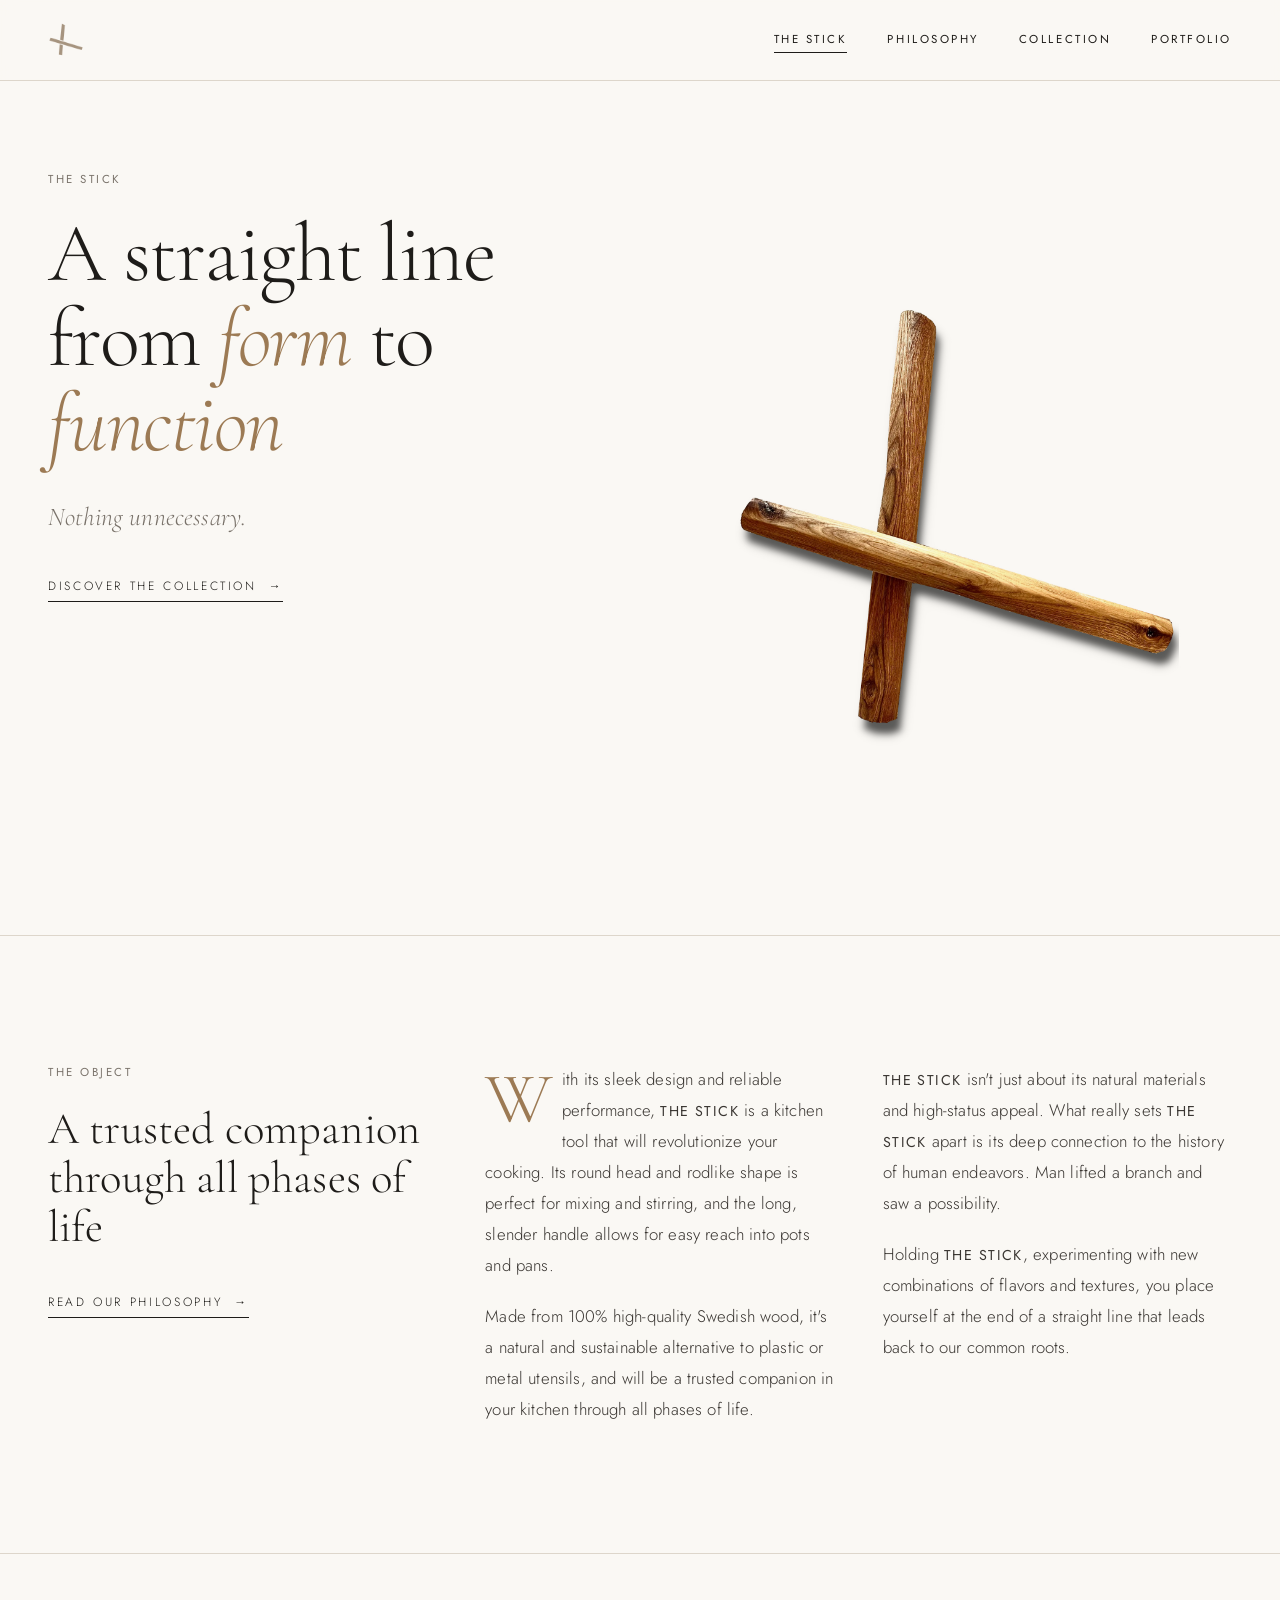
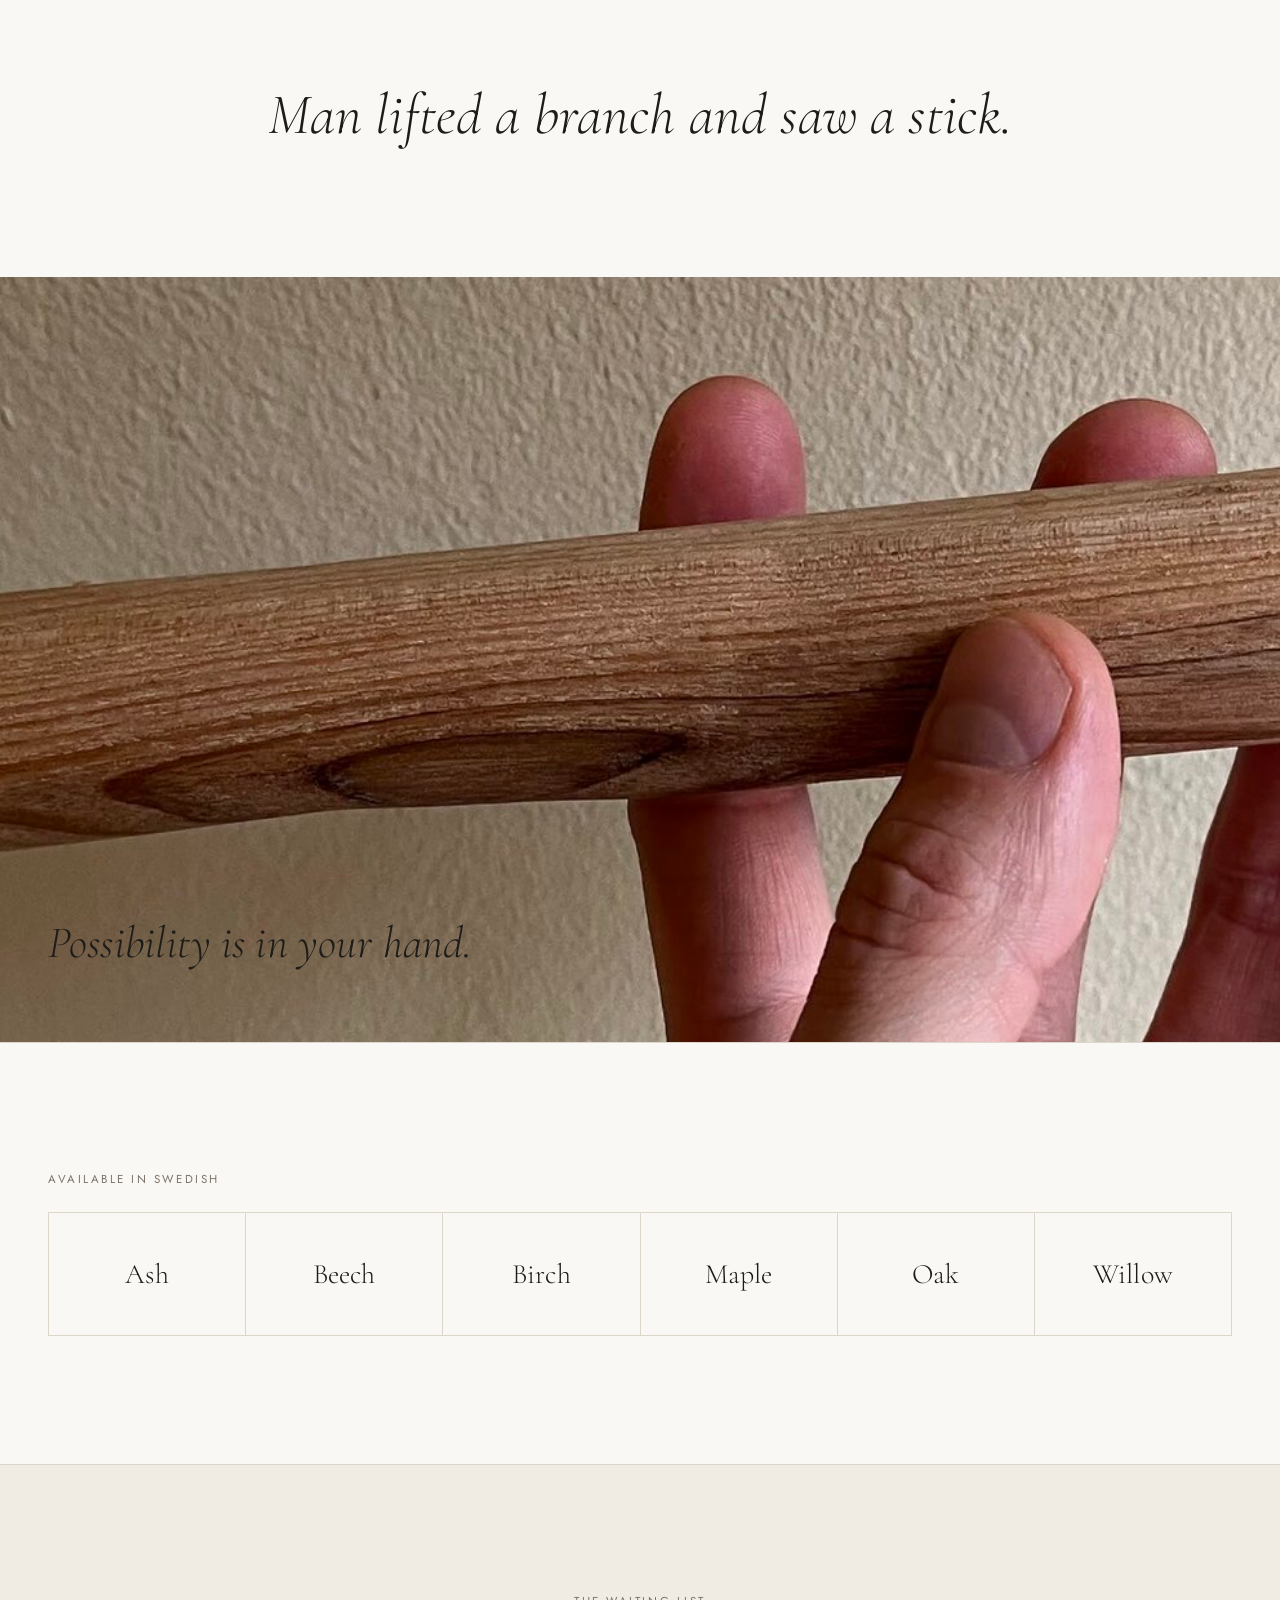
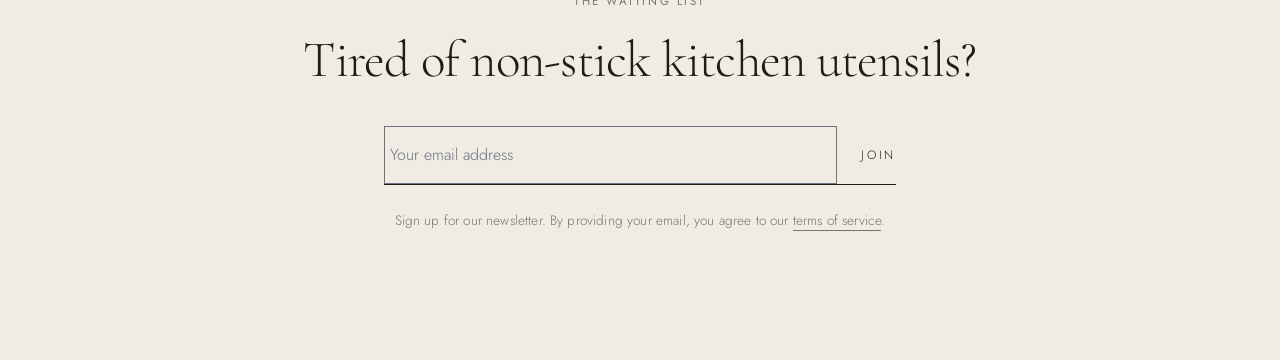
==== index.html @ e2dad029 "Update index.html" ====
<!DOCTYPE html>
<html lang="en">

<head>
  <meta charset="utf-8">
  <meta name="viewport" content="width=device-width, initial-scale=1">
  <title data-suffix="">
    The Stick
  </title>
  <link rel="preconnect" href="https://fonts.googleapis.com">
  <link rel="preconnect" href="https://fonts.gstatic.com" crossorigin>
  <link rel="stylesheet"
    href="https://fonts.googleapis.com/css2?family=Cormorant+Garamond:ital,wght@0,300;0,400;1,300;1,400&family=Jost:wght@300;400&display=swap">
  <link rel="stylesheet" href="style.css">
  <script type="text/javascript" src="script.js">
  </script>
  <link rel="icon" type="image/png" href="img/logo.png" />
</head>

<body class="theme">
  <header class="site-header">
    <div class="wrap">
      <a href="index.html">
        <span class="sr-only">The Stick</span>
        <img src="img/logo.png" alt="">
      </a>
      <nav class="site-nav" aria-label="Global">
        <a href="index.html" aria-current="page">The Stick</a>
        <a href="philosophy.html">Philosophy</a>
        <a href="shop.html">Collection</a>
        <a href="portfolio.html">Portfolio</a>
      </nav>
    </div>
  </header>

  <main>
    <section class="wrap hero">
      <div>
        <span class="eyebrow">The Stick</span>
        <h1 class="display">A straight line from <em>form</em> to <em>function</em></h1>
        <p class="lede">Nothing unnecessary.</p>
        <a href="shop.html" class="text-link">Discover the collection <span aria-hidden="true">&rarr;</span></a>
      </div>
      <div class="hero-image">
        <img src="img/sq-stick-sm.jpg" alt="Two wooden Sticks, crossed">
      </div>
    </section>

    <section class="section">
      <div class="wrap editorial">
        <div>
          <span class="eyebrow">The object</span>
          <h2>A trusted companion through all phases of life</h2>
          <a href="philosophy.html" class="text-link">Read our philosophy <span aria-hidden="true">&rarr;</span></a>
        </div>
        <div class="columns">
          <p>With its sleek design and reliable performance, <span class="brand">The Stick</span> is a kitchen tool that
            will revolutionize your
            cooking. Its round head and rodlike shape is perfect for mixing and stirring, and the long, slender
            handle allows for easy reach into pots and pans.</p>
          <p>Made from 100% high-quality Swedish wood, it's a natural and sustainable alternative to plastic or
            metal utensils, and will be a trusted companion in your kitchen through all phases of life.</p>
          <p><span class="brand">The Stick</span> isn't just about its natural materials and high-status appeal. What
            really sets <span class="brand">The Stick</span>
            apart is its deep connection to the history of human endeavors. Man lifted a branch and saw a
            possibility.</p>
          <p>Holding <span class="brand">The Stick</span>, experimenting with new combinations of flavors and textures,
            you place yourself at
            the end of a straight line that leads back to our common roots.</p>
        </div>
      </div>
    </section>

    <section class="section">
      <blockquote class="wrap quote">Man lifted a branch and saw a stick.</blockquote>
    </section>

    <figure class="feature">
      <img src="img/IMG_1950-crop.jpg" alt="A hand holding The Stick against a warm plaster wall" loading="lazy">
      <figcaption>Possibility is in your hand.</figcaption>
    </figure>

    <section class="section">
      <div class="wrap">
        <span class="eyebrow">Available in Swedish</span>
        <ul class="woods">
          <li>Ash</li>
          <li>Beech</li>
          <li>Birch</li>
          <li>Maple</li>
          <li>Oak</li>
          <li>Willow</li>
        </ul>
      </div>
    </section>

    <section class="section waitlist">
      <div class="wrap">
        <span class="eyebrow">The waiting list</span>
        <h2 class="display display-sm">Tired of non-stick kitchen utensils?</h2>
        <form action="#">
          <label for="email" class="sr-only">Email address</label>
          <input id="email" type="email" placeholder=" Your email address" required>
          <button type="submit">Join</button>
        </form>
        <p class="fine">
          Sign up for our newsletter.
          By providing your email, you agree to our <a href="#">terms of service</a>.
        </p>
      </div>
    </section>
  </main>
</body>

</html>
---- style.css ----
/*! tailwindcss v3.1.8 | MIT License | https://tailwindcss.com*/
*,
:after,
:before {
    border: 0 solid #e5e7eb;
    box-sizing: border-box
}

:after,
:before {
    --tw-content: ""
}

html {
    -webkit-text-size-adjust: 100%;
    font-family: Helvetica Neue, Arial, Noto Sans, sans-serif, Apple Color Emoji, Segoe UI Emoji, Segoe UI Symbol, Noto Color Emoji;
    line-height: 1.5;
    -moz-tab-size: 4;
    -o-tab-size: 4;
    tab-size: 4
}

body {
    line-height: inherit;
    margin: 0
}

hr {
    border-top-width: 1px;
    color: inherit;
    height: 0
}

abbr:where([title]) {
    -webkit-text-decoration: underline dotted;
    text-decoration: underline dotted
}

h1,
h2,
h3,
h4,
h5,
h6 {
    font-size: inherit;
    font-weight: inherit
}

a {
    color: inherit;
    text-decoration: inherit
}

b,
strong {
    font-weight: bolder
}

code,
kbd,
pre,
samp {
    font-family: ui-monospace, SFMono-Regular, Menlo, Monaco, Consolas, Liberation Mono, Courier New, monospace;
    font-size: 1em
}

small {
    font-size: 80%
}

sub,
sup {
    font-size: 75%;
    line-height: 0;
    position: relative;
    vertical-align: initial
}

sub {
    bottom: -.25em
}

sup {
    top: -.5em
}

table {
    border-collapse: collapse;
    border-color: inherit;
    text-indent: 0
}

button,
input,
optgroup,
select,
textarea {
    color: inherit;
    font-family: inherit;
    font-size: 100%;
    font-weight: inherit;
    line-height: inherit;
    margin: 0;
    padding: 0
}

button,
select {
    text-transform: none
}

[type=button],
[type=reset],
[type=submit],
button {
    -webkit-appearance: button;
    background-color: initial;
    background-image: none
}

:-moz-focusring {
    outline: auto
}

:-moz-ui-invalid {
    box-shadow: none
}

progress {
    vertical-align: initial
}

::-webkit-inner-spin-button,
::-webkit-outer-spin-button {
    height: auto
}

[type=search] {
    -webkit-appearance: textfield;
    outline-offset: -2px
}

::-webkit-search-decoration {
    -webkit-appearance: none
}

::-webkit-file-upload-button {
    -webkit-appearance: button;
    font: inherit
}

summary {
    display: list-item
}

blockquote,
dd,
dl,
figure,
h1,
h2,
h3,
h4,
h5,
h6,
hr,
p,
pre {
    margin: 0
}

fieldset {
    margin: 0
}

fieldset,
legend {
    padding: 0
}

menu,
ol,
ul {
    list-style: none;
    margin: 0;
    padding: 0
}

textarea {
    resize: vertical
}

input::-moz-placeholder,
textarea::-moz-placeholder {
    color: #9ca3af;
    opacity: 1
}

input::placeholder,
textarea::placeholder {
    color: #9ca3af;
    opacity: 1
}

[role=button],
button {
    cursor: pointer
}

:disabled {
    cursor: default
}

audio,
canvas,
embed,
iframe,
img,
object,
svg,
video {
    display: block;
    vertical-align: middle
}

img,
video {
    height: auto;
    max-width: 100%
}

[multiple],
[type=date],
[type=datetime-local],
[type=email],
[type=month],
[type=number],
[type=password],
[type=search],
[type=tel],
[type=text],
[type=time],
[type=url],
[type=week],
select,
textarea {
    --tw-shadow: 0 0 #0000;
    -webkit-appearance: none;
    -moz-appearance: none;
    appearance: none;
    background-color: #fff;
    border-color: #6b7280;
    border-radius: 0;
    border-width: 1px;
    font-size: 1rem;
    line-height: 1.5rem;
    padding: .5rem .75rem
}

[multiple]:focus,
[type=date]:focus,
[type=datetime-local]:focus,
[type=email]:focus,
[type=month]:focus,
[type=number]:focus,
[type=password]:focus,
[type=search]:focus,
[type=tel]:focus,
[type=text]:focus,
[type=time]:focus,
[type=url]:focus,
[type=week]:focus,
select:focus,
textarea:focus {
    --tw-ring-inset: var(--tw-empty,
            /*!*/
            /*!*/
        );
    --tw-ring-offset-width: 0px;
    --tw-ring-offset-color: #fff;
    --tw-ring-color: #2563eb;
    --tw-ring-offset-shadow: var(--tw-ring-inset) 0 0 0 var(--tw-ring-offset-width) var(--tw-ring-offset-color);
    --tw-ring-shadow: var(--tw-ring-inset) 0 0 0 calc(1px + var(--tw-ring-offset-width)) var(--tw-ring-color);
    border-color: #2563eb;
    box-shadow: var(--tw-ring-offset-shadow), var(--tw-ring-shadow), var(--tw-shadow);
    outline: 2px solid transparent;
    outline-offset: 2px
}

input::-moz-placeholder,
textarea::-moz-placeholder {
    color: #6b7280;
    opacity: 1
}

input::placeholder,
textarea::placeholder {
    color: #6b7280;
    opacity: 1
}

::-webkit-datetime-edit-fields-wrapper {
    padding: 0
}

::-webkit-date-and-time-value {
    min-height: 1.5em
}

::-webkit-datetime-edit,
::-webkit-datetime-edit-day-field,
::-webkit-datetime-edit-hour-field,
::-webkit-datetime-edit-meridiem-field,
::-webkit-datetime-edit-millisecond-field,
::-webkit-datetime-edit-minute-field,
::-webkit-datetime-edit-month-field,
::-webkit-datetime-edit-second-field,
::-webkit-datetime-edit-year-field {
    padding-bottom: 0;
    padding-top: 0
}

select {
    color-adjust: exact;
    background-image: url("data:image/svg+xml;charset=utf-8,%3Csvg xmlns='http://www.w3.org/2000/svg' fill='none' viewBox='0 0 20 20'%3E%3Cpath stroke='%236b7280' stroke-linecap='round' stroke-linejoin='round' stroke-width='1.5' d='m6 8 4 4 4-4'/%3E%3C/svg%3E");
    background-position: right .5rem center;
    background-repeat: no-repeat;
    background-size: 1.5em 1.5em;
    padding-right: 2.5rem;
    -webkit-print-color-adjust: exact;
    print-color-adjust: exact
}

[multiple] {
    color-adjust: unset;
    background-image: none;
    background-position: 0 0;
    background-repeat: unset;
    background-size: initial;
    padding-right: .75rem;
    -webkit-print-color-adjust: unset;
    print-color-adjust: unset
}

[type=checkbox],
[type=radio] {
    color-adjust: exact;
    --tw-shadow: 0 0 #0000;
    -webkit-appearance: none;
    -moz-appearance: none;
    appearance: none;
    background-color: #fff;
    background-origin: border-box;
    border-color: #6b7280;
    border-width: 1px;
    color: #2563eb;
    display: inline-block;
    flex-shrink: 0;
    height: 1rem;
    padding: 0;
    -webkit-print-color-adjust: exact;
    print-color-adjust: exact;
    -webkit-user-select: none;
    -moz-user-select: none;
    user-select: none;
    vertical-align: middle;
    width: 1rem
}

[type=checkbox] {
    border-radius: 0
}

[type=radio] {
    border-radius: 100%
}

[type=checkbox]:focus,
[type=radio]:focus {
    --tw-ring-inset: var(--tw-empty,
            /*!*/
            /*!*/
        );
    --tw-ring-offset-width: 2px;
    --tw-ring-offset-color: #fff;
    --tw-ring-color: #2563eb;
    --tw-ring-offset-shadow: var(--tw-ring-inset) 0 0 0 var(--tw-ring-offset-width) var(--tw-ring-offset-color);
    --tw-ring-shadow: var(--tw-ring-inset) 0 0 0 calc(2px + var(--tw-ring-offset-width)) var(--tw-ring-color);
    box-shadow: var(--tw-ring-offset-shadow), var(--tw-ring-shadow), var(--tw-shadow);
    outline: 2px solid transparent;
    outline-offset: 2px
}

[type=checkbox]:checked,
[type=radio]:checked {
    background-color: currentColor;
    background-position: 50%;
    background-repeat: no-repeat;
    background-size: 100% 100%;
    border-color: transparent
}

[type=checkbox]:checked {
    background-image: url("data:image/svg+xml;charset=utf-8,%3Csvg viewBox='0 0 16 16' fill='%23fff' xmlns='http://www.w3.org/2000/svg'%3E%3Cpath d='M12.207 4.793a1 1 0 0 1 0 1.414l-5 5a1 1 0 0 1-1.414 0l-2-2a1 1 0 0 1 1.414-1.414L6.5 9.086l4.293-4.293a1 1 0 0 1 1.414 0z'/%3E%3C/svg%3E")
}

[type=radio]:checked {
    background-image: url("data:image/svg+xml;charset=utf-8,%3Csvg viewBox='0 0 16 16' fill='%23fff' xmlns='http://www.w3.org/2000/svg'%3E%3Ccircle cx='8' cy='8' r='3'/%3E%3C/svg%3E")
}

[type=checkbox]:checked:focus,
[type=checkbox]:checked:hover,
[type=checkbox]:indeterminate,
[type=radio]:checked:focus,
[type=radio]:checked:hover {
    background-color: currentColor;
    border-color: transparent
}

[type=checkbox]:indeterminate {
    background-image: url("data:image/svg+xml;charset=utf-8,%3Csvg xmlns='http://www.w3.org/2000/svg' fill='none' viewBox='0 0 16 16'%3E%3Cpath stroke='%23fff' stroke-linecap='round' stroke-linejoin='round' stroke-width='2' d='M4 8h8'/%3E%3C/svg%3E");
    background-position: 50%;
    background-repeat: no-repeat;
    background-size: 100% 100%
}

[type=checkbox]:indeterminate:focus,
[type=checkbox]:indeterminate:hover {
    background-color: currentColor;
    border-color: transparent
}

[type=file] {
    background: unset;
    border-color: inherit;
    border-radius: 0;
    border-width: 0;
    font-size: unset;
    line-height: inherit;
    padding: 0
}

[type=file]:focus {
    outline: 1px solid ButtonText;
    outline: 1px auto -webkit-focus-ring-color
}

*,
:after,
:before {
    --tw-border-spacing-x: 0;
    --tw-border-spacing-y: 0;
    --tw-translate-x: 0;
    --tw-translate-y: 0;
    --tw-rotate: 0;
    --tw-skew-x: 0;
    --tw-skew-y: 0;
    --tw-scale-x: 1;
    --tw-scale-y: 1;
    --tw-pan-x: ;
    --tw-pan-y: ;
    --tw-pinch-zoom: ;
    --tw-scroll-snap-strictness: proximity;
    --tw-ordinal: ;
    --tw-slashed-zero: ;
    --tw-numeric-figure: ;
    --tw-numeric-spacing: ;
    --tw-numeric-fraction: ;
    --tw-ring-inset: ;
    --tw-ring-offset-width: 0px;
    --tw-ring-offset-color: #fff;
    --tw-ring-color: rgba(59, 130, 246, .5);
    --tw-ring-offset-shadow: 0 0 #0000;
    --tw-ring-shadow: 0 0 #0000;
    --tw-shadow: 0 0 #0000;
    --tw-shadow-colored: 0 0 #0000;
    --tw-blur: ;
    --tw-brightness: ;
    --tw-contrast: ;
    --tw-grayscale: ;
    --tw-hue-rotate: ;
    --tw-invert: ;
    --tw-saturate: ;
    --tw-sepia: ;
    --tw-drop-shadow: ;
    --tw-backdrop-blur: ;
    --tw-backdrop-brightness: ;
    --tw-backdrop-contrast: ;
    --tw-backdrop-grayscale: ;
    --tw-backdrop-hue-rotate: ;
    --tw-backdrop-invert: ;
    --tw-backdrop-opacity: ;
    --tw-backdrop-saturate: ;
    --tw-backdrop-sepia:
}

::-webkit-backdrop {
    --tw-border-spacing-x: 0;
    --tw-border-spacing-y: 0;
    --tw-translate-x: 0;
    --tw-translate-y: 0;
    --tw-rotate: 0;
    --tw-skew-x: 0;
    --tw-skew-y: 0;
    --tw-scale-x: 1;
    --tw-scale-y: 1;
    --tw-pan-x: ;
    --tw-pan-y: ;
    --tw-pinch-zoom: ;
    --tw-scroll-snap-strictness: proximity;
    --tw-ordinal: ;
    --tw-slashed-zero: ;
    --tw-numeric-figure: ;
    --tw-numeric-spacing: ;
    --tw-numeric-fraction: ;
    --tw-ring-inset: ;
    --tw-ring-offset-width: 0px;
    --tw-ring-offset-color: #fff;
    --tw-ring-color: rgba(59, 130, 246, .5);
    --tw-ring-offset-shadow: 0 0 #0000;
    --tw-ring-shadow: 0 0 #0000;
    --tw-shadow: 0 0 #0000;
    --tw-shadow-colored: 0 0 #0000;
    --tw-blur: ;
    --tw-brightness: ;
    --tw-contrast: ;
    --tw-grayscale: ;
    --tw-hue-rotate: ;
    --tw-invert: ;
    --tw-saturate: ;
    --tw-sepia: ;
    --tw-drop-shadow: ;
    --tw-backdrop-blur: ;
    --tw-backdrop-brightness: ;
    --tw-backdrop-contrast: ;
    --tw-backdrop-grayscale: ;
    --tw-backdrop-hue-rotate: ;
    --tw-backdrop-invert: ;
    --tw-backdrop-opacity: ;
    --tw-backdrop-saturate: ;
    --tw-backdrop-sepia:
}

::backdrop {
    --tw-border-spacing-x: 0;
    --tw-border-spacing-y: 0;
    --tw-translate-x: 0;
    --tw-translate-y: 0;
    --tw-rotate: 0;
    --tw-skew-x: 0;
    --tw-skew-y: 0;
    --tw-scale-x: 1;
    --tw-scale-y: 1;
    --tw-pan-x: ;
    --tw-pan-y: ;
    --tw-pinch-zoom: ;
    --tw-scroll-snap-strictness: proximity;
    --tw-ordinal: ;
    --tw-slashed-zero: ;
    --tw-numeric-figure: ;
    --tw-numeric-spacing: ;
    --tw-numeric-fraction: ;
    --tw-ring-inset: ;
    --tw-ring-offset-width: 0px;
    --tw-ring-offset-color: #fff;
    --tw-ring-color: rgba(59, 130, 246, .5);
    --tw-ring-offset-shadow: 0 0 #0000;
    --tw-ring-shadow: 0 0 #0000;
    --tw-shadow: 0 0 #0000;
    --tw-shadow-colored: 0 0 #0000;
    --tw-blur: ;
    --tw-brightness: ;
    --tw-contrast: ;
    --tw-grayscale: ;
    --tw-hue-rotate: ;
    --tw-invert: ;
    --tw-saturate: ;
    --tw-sepia: ;
    --tw-drop-shadow: ;
    --tw-backdrop-blur: ;
    --tw-backdrop-brightness: ;
    --tw-backdrop-contrast: ;
    --tw-backdrop-grayscale: ;
    --tw-backdrop-hue-rotate: ;
    --tw-backdrop-invert: ;
    --tw-backdrop-opacity: ;
    --tw-backdrop-saturate: ;
    --tw-backdrop-sepia:
}

.container {
    width: 100%
}

@media (min-width:640px) {
    .container {
        max-width: 640px
    }
}

@media (min-width:768px) {
    .container {
        max-width: 768px
    }
}

@media (min-width:1024px) {
    .container {
        max-width: 1024px
    }
}

@media (min-width:1280px) {
    .container {
        max-width: 1280px
    }
}

@media (min-width:1536px) {
    .container {
        max-width: 1536px
    }
}

.sr-only {
    clip: rect(0, 0, 0, 0);
    border-width: 0;
    height: 1px;
    margin: -1px;
    overflow: hidden;
    padding: 0;
    position: absolute;
    white-space: nowrap;
    width: 1px
}

.static {
    position: static
}

.fixed {
    position: fixed
}

.absolute {
    position: absolute
}

.relative {
    position: relative
}

.inset-0 {
    bottom: 0;
    left: 0;
    right: 0;
    top: 0
}

.top-6 {
    top: 1.5rem
}

.right-5 {
    right: 1.25rem
}

.top-2 {
    top: .5rem
}

.right-2 {
    right: .5rem
}

.right-1 {
    right: .25rem
}

.top-0 {
    top: 0
}

.-left-4 {
    left: -1rem
}

.-right-4 {
    right: -1rem
}

.z-50 {
    z-index: 50
}

.-m-3 {
    margin: -.75rem
}

.-my-4 {
    margin-bottom: -1rem;
    margin-top: -1rem
}

.mx-auto {
    margin-left: auto;
    margin-right: auto
}

.mt-2 {
    margin-top: .5rem
}

.ml-6 {
    margin-left: 1.5rem
}

.mb-4 {
    margin-bottom: 1rem
}

.mt-10 {
    margin-top: 2.5rem
}

.ml-2 {
    margin-left: .5rem
}

.mt-1 {
    margin-top: .25rem
}

.mt-3 {
    margin-top: .75rem
}

.mt-0\.5 {
    margin-top: .125rem
}

.mt-0 {
    margin-top: 0
}

.mt-11 {
    margin-top: 2.75rem
}

.ml-4 {
    margin-left: 1rem
}

.mt-14 {
    margin-top: 3.5rem
}

.mt-16 {
    margin-top: 4rem
}

.ml-1 {
    margin-left: .25rem
}

.ml-10 {
    margin-left: 2.5rem
}

.mt-4 {
    margin-top: 1rem
}

.mt-12 {
    margin-top: 3rem
}

.-mb-16 {
    margin-bottom: -4rem
}

.block {
    display: block
}

.inline {
    display: inline
}

.flex {
    display: flex
}

.table {
    display: table
}

.contents {
    display: contents
}

.hidden {
    display: none
}

.h-5 {
    height: 1.25rem
}

.h-4 {
    height: 1rem
}

.h-full {
    height: 100%
}

.h-3 {
    height: .75rem
}

.h-6 {
    height: 1.5rem
}

.h-8 {
    height: 2rem
}

.min-h-full {
    min-height: 100%
}

.min-h-\[6rem\] {
    min-height: 6rem
}

.min-h-screen {
    min-height: 100vh
}

.w-full {
    width: 100%
}

.w-5 {
    width: 1.25rem
}

.w-80 {
    width: 20rem
}

.w-4 {
    width: 1rem
}

.w-\[40rem\] {
    width: 40rem
}

.w-14 {
    width: 3.5rem
}

.w-1\/4 {
    width: 25%
}

.w-3 {
    width: .75rem
}

.w-auto {
    width: auto
}

.min-w-0 {
    min-width: 0
}

.max-w-3xl {
    max-width: 48rem
}

.max-w-2xl {
    max-width: 42rem
}

.max-w-7xl {
    max-width: 80rem
}

.max-w-md {
    max-width: 28rem
}

.flex-none {
    flex: none
}

.flex-1 {
    flex: 1 1 0%
}

.translate-y-4 {
    --tw-translate-y: 1rem
}

.translate-y-0,
.translate-y-4 {
    transform: translate(var(--tw-translate-x), var(--tw-translate-y)) rotate(var(--tw-rotate)) skewX(var(--tw-skew-x)) skewY(var(--tw-skew-y)) scaleX(var(--tw-scale-x)) scaleY(var(--tw-scale-y))
}

.translate-y-0 {
    --tw-translate-y: 0px
}

.transform {
    transform: translate(var(--tw-translate-x), var(--tw-translate-y)) rotate(var(--tw-rotate)) skewX(var(--tw-skew-x)) skewY(var(--tw-skew-y)) scaleX(var(--tw-scale-x)) scaleY(var(--tw-scale-y))
}

@-webkit-keyframes spin {
    to {
        transform: rotate(1turn)
    }
}

@keyframes spin {
    to {
        transform: rotate(1turn)
    }
}

.animate-spin {
    -webkit-animation: spin 1s linear infinite;
    animation: spin 1s linear infinite
}

.flex-col {
    flex-direction: column
}

.items-center {
    align-items: center
}

.justify-center {
    justify-content: center
}

.justify-between {
    justify-content: space-between
}

.gap-5 {
    gap: 1.25rem
}

.gap-1\.5 {
    gap: .375rem
}

.gap-1 {
    gap: .25rem
}

.gap-6 {
    gap: 1.5rem
}

.gap-4 {
    gap: 1rem
}

.gap-3 {
    gap: .75rem
}

.gap-2 {
    gap: .5rem
}

.space-y-8>:not([hidden])~:not([hidden]) {
    --tw-space-y-reverse: 0;
    margin-bottom: calc(2rem*var(--tw-space-y-reverse));
    margin-top: calc(2rem*(1 - var(--tw-space-y-reverse)))
}

.space-x-8>:not([hidden])~:not([hidden]) {
    --tw-space-x-reverse: 0;
    margin-left: calc(2rem*(1 - var(--tw-space-x-reverse)));
    margin-right: calc(2rem*var(--tw-space-x-reverse))
}

.divide-y>:not([hidden])~:not([hidden]) {
    --tw-divide-y-reverse: 0;
    border-bottom-width: calc(1px*var(--tw-divide-y-reverse));
    border-top-width: calc(1px*(1 - var(--tw-divide-y-reverse)))
}

.divide-zinc-100>:not([hidden])~:not([hidden]) {
    --tw-divide-opacity: 1;
    border-color: rgb(244 244 245/var(--tw-divide-opacity))
}

.overflow-hidden {
    overflow: hidden
}

.overflow-y-auto {
    overflow-y: auto
}

.whitespace-nowrap {
    white-space: nowrap
}

.rounded-2xl {
    border-radius: 1rem
}

.rounded-lg {
    border-radius: .5rem
}

.rounded {
    border-radius: .25rem
}

.rounded-md {
    border-radius: .375rem
}

.rounded-full {
    border-radius: 9999px
}

.border {
    border-width: 1px
}

.border-0 {
    border-width: 0
}

.border-t {
    border-top-width: 1px
}

.border-b {
    border-bottom-width: 1px
}

.border-zinc-300 {
    --tw-border-opacity: 1;
    border-color: rgb(212 212 216/var(--tw-border-opacity))
}

.border-gray-300 {
    --tw-border-opacity: 1;
    border-color: rgb(209 213 219/var(--tw-border-opacity))
}

.border-rose-400 {
    --tw-border-opacity: 1;
    border-color: rgb(251 113 133/var(--tw-border-opacity))
}

.border-zinc-200 {
    --tw-border-opacity: 1;
    border-color: rgb(228 228 231/var(--tw-border-opacity))
}

.border-zinc-100 {
    --tw-border-opacity: 1;
    border-color: rgb(244 244 245/var(--tw-border-opacity))
}

.bg-zinc-50\/90 {
    background-color: hsla(0, 0%, 98%, .9)
}

.bg-white {
    --tw-bg-opacity: 1;
    background-color: rgb(255 255 255/var(--tw-bg-opacity))
}

.bg-emerald-50 {
    --tw-bg-opacity: 1;
    background-color: rgb(215 203 205/var(--tw-bg-opacity))
}

.bg-rose-50 {
    --tw-bg-opacity: 1;
    background-color: rgb(235 220 220/var(--tw-bg-opacity))
}

.bg-rose-50 {
    --tw-bg-opacity: 1;
    background-color: rgb(245 230 230/var(--tw-bg-opacity))
}

.bg-zinc-900 {
    --tw-bg-opacity: 1;
    background-color: rgb(24 24 27/var(--tw-bg-opacity))
}

.bg-brand\/5 {
    background-color: rgba(253, 79, 0, .05)
}

.bg-gray-900 {
    --tw-bg-opacity: 1;
    background-color: rgb(17 24 39/var(--tw-bg-opacity))
}

.bg-indigo-500 {
    --tw-bg-opacity: 1;
    background-color: rgb(99 102 241/var(--tw-bg-opacity))
}

.fill-cyan-900 {
    fill: #164e63
}

.fill-rose-900 {
    fill: #881337
}

.fill-rose-500 {
    fill: #f43f5e
}

.stroke-current {
    stroke: currentColor
}

.p-4 {
    padding: 1rem
}

.p-14 {
    padding: 3.5rem
}

.p-3 {
    padding: .75rem
}

.p-2 {
    padding: .5rem
}

.p-0 {
    padding: 0
}

.py-2 {
    padding-bottom: .5rem;
    padding-top: .5rem
}

.px-3 {
    padding-left: .75rem;
    padding-right: .75rem
}

.py-\[7px\] {
    padding-bottom: 7px;
    padding-top: 7px
}

.px-\[11px\] {
    padding-left: 11px;
    padding-right: 11px
}

.px-4 {
    padding-left: 1rem;
    padding-right: 1rem
}

.py-4 {
    padding-bottom: 1rem;
    padding-top: 1rem
}

.py-3 {
    padding-bottom: .75rem;
    padding-top: .75rem
}

.px-2 {
    padding-left: .5rem;
    padding-right: .5rem
}

.py-10 {
    padding-bottom: 2.5rem;
    padding-top: 2.5rem
}

.pb-4 {
    padding-bottom: 1rem
}

.pr-6 {
    padding-right: 1.5rem
}

.pt-6 {
    padding-top: 1.5rem
}

.pt-10 {
    padding-top: 2.5rem
}

.text-left {
    text-align: left
}

.text-right {
    text-align: right
}

.text-lg {
    font-size: 1.125rem;
    line-height: 1.75rem
}

.text-sm {
    font-size: .875rem;
    line-height: 1.25rem
}

.text-\[0\.8125rem\] {
    font-size: .8125rem
}

.text-base {
    font-size: 1rem;
    line-height: 1.5rem
}

.text-4xl {
    font-size: 2.25rem;
    line-height: 2.5rem
}

.font-semibold {
    font-weight: 600
}

.font-normal {
    font-weight: 400
}

.font-medium {
    font-weight: 500
}

.font-bold {
    font-weight: 700
}

.leading-8 {
    line-height: 2rem
}

.leading-6 {
    line-height: 1.5rem
}

.leading-5 {
    line-height: 1.25rem
}

.tracking-tight {
    letter-spacing: -.025em
}

.text-zinc-800 {
    --tw-text-opacity: 1;
    color: rgb(39 39 42/var(--tw-text-opacity))
}

.text-zinc-600 {
    --tw-text-opacity: 1;
    color: rgb(82 82 91/var(--tw-text-opacity))
}

.text-zinc-900 {
    --tw-text-opacity: 1;
    color: rgb(24 24 27/var(--tw-text-opacity))
}

.text-emerald-800 {
    --tw-text-opacity: 1;
    color: rgb(6 95 70/var(--tw-text-opacity))
}

.text-rose-900 {
    --tw-text-opacity: 1;
    color: rgb(136 19 55/var(--tw-text-opacity))
}

.text-white {
    --tw-text-opacity: 1;
    color: rgb(255 255 255/var(--tw-text-opacity))
}

.text-rose-600 {
    --tw-text-opacity: 1;
    color: rgb(225 29 72/var(--tw-text-opacity))
}

.text-zinc-500 {
    --tw-text-opacity: 1;
    color: rgb(143 143 162/var(--tw-text-opacity))
}

.text-zinc-700 {
    --tw-text-opacity: 1;
    color: rgb(63 63 70/var(--tw-text-opacity))
}

.text-brand {
    --tw-text-opacity: 1;
    color: rgb(253 79 0/var(--tw-text-opacity))
}

.text-gray-500 {
    --tw-text-opacity: 1;
    color: rgb(107 114 128/var(--tw-text-opacity))
}

.text-indigo-400 {
    --tw-text-opacity: 1;
    color: rgb(129 140 248/var(--tw-text-opacity))
}

.text-gray-300 {
    --tw-text-opacity: 1;
    color: rgb(209 213 219/var(--tw-text-opacity))
}

.text-gray-900 {
    --tw-text-opacity: 1;
    color: rgb(17 24 39/var(--tw-text-opacity))
}

.placeholder-gray-500::-moz-placeholder {
    --tw-placeholder-opacity: 1;
    color: rgb(107 114 128/var(--tw-placeholder-opacity))
}

.placeholder-gray-500::placeholder {
    --tw-placeholder-opacity: 1;
    color: rgb(107 114 128/var(--tw-placeholder-opacity))
}

.opacity-20 {
    opacity: .2
}

.opacity-40 {
    opacity: .4
}

.opacity-0 {
    opacity: 0
}

.opacity-100 {
    opacity: 1
}

.shadow-lg {
    --tw-shadow: 0 10px 15px -3px rgba(0, 0, 0, .1), 0 4px 6px -4px rgba(0, 0, 0, .1);
    --tw-shadow-colored: 0 10px 15px -3px var(--tw-shadow-color), 0 4px 6px -4px var(--tw-shadow-color)
}

.shadow-lg,
.shadow-md {
    box-shadow: var(--tw-ring-offset-shadow, 0 0 #0000), var(--tw-ring-shadow, 0 0 #0000), var(--tw-shadow)
}

.shadow-md {
    --tw-shadow: 0 4px 6px -1px rgba(0, 0, 0, .1), 0 2px 4px -2px rgba(0, 0, 0, .1);
    --tw-shadow-colored: 0 4px 6px -1px var(--tw-shadow-color), 0 2px 4px -2px var(--tw-shadow-color)
}

.shadow-sm {
    --tw-shadow: 0 1px 2px 0 rgba(0, 0, 0, .05);
    --tw-shadow-colored: 0 1px 2px 0 var(--tw-shadow-color)
}

.shadow,
.shadow-sm {
    box-shadow: var(--tw-ring-offset-shadow, 0 0 #0000), var(--tw-ring-shadow, 0 0 #0000), var(--tw-shadow)
}

.shadow {
    --tw-shadow: 0 1px 3px 0 rgba(0, 0, 0, .1), 0 1px 2px -1px rgba(0, 0, 0, .1);
    --tw-shadow-colored: 0 1px 3px 0 var(--tw-shadow-color), 0 1px 2px -1px var(--tw-shadow-color)
}

.shadow-zinc-700\/10 {
    --tw-shadow-color: rgba(63, 63, 70, .1);
    --tw-shadow: var(--tw-shadow-colored)
}

.shadow-zinc-900\/5 {
    --tw-shadow-color: rgba(24, 24, 27, .05);
    --tw-shadow: var(--tw-shadow-colored)
}

.ring-1 {
    --tw-ring-offset-shadow: var(--tw-ring-inset) 0 0 0 var(--tw-ring-offset-width) var(--tw-ring-offset-color);
    --tw-ring-shadow: var(--tw-ring-inset) 0 0 0 calc(1px + var(--tw-ring-offset-width)) var(--tw-ring-color);
    box-shadow: var(--tw-ring-offset-shadow), var(--tw-ring-shadow), var(--tw-shadow, 0 0 #0000)
}

.ring-zinc-700\/10 {
    --tw-ring-color: rgba(63, 63, 70, .1)
}

.ring-emerald-500 {
    --tw-ring-opacity: 1;
    --tw-ring-color: rgb(16 185 129/var(--tw-ring-opacity))
}

.ring-rose-500 {
    --tw-ring-opacity: 1;
    --tw-ring-color: rgb(244 63 94/var(--tw-ring-opacity))
}

.filter {
    filter: var(--tw-blur) var(--tw-brightness) var(--tw-contrast) var(--tw-grayscale) var(--tw-hue-rotate) var(--tw-invert) var(--tw-saturate) var(--tw-sepia) var(--tw-drop-shadow)
}

.transition-opacity {
    transition-duration: .15s;
    transition-property: opacity;
    transition-timing-function: cubic-bezier(.4, 0, .2, 1)
}

.transition {
    transition-duration: .15s;
    transition-property: color, background-color, border-color, fill, stroke, opacity, box-shadow, transform, filter, -webkit-text-decoration-color, -webkit-backdrop-filter;
    transition-property: color, background-color, border-color, text-decoration-color, fill, stroke, opacity, box-shadow, transform, filter, backdrop-filter;
    transition-property: color, background-color, border-color, text-decoration-color, fill, stroke, opacity, box-shadow, transform, filter, backdrop-filter, -webkit-text-decoration-color, -webkit-backdrop-filter;
    transition-timing-function: cubic-bezier(.4, 0, .2, 1)
}

.transition-all {
    transition-duration: .15s;
    transition-property: all;
    transition-timing-function: cubic-bezier(.4, 0, .2, 1)
}

.duration-300 {
    transition-duration: .3s
}

.duration-200 {
    transition-duration: .2s
}

.ease-out {
    transition-timing-function: cubic-bezier(0, 0, .2, 1)
}

.ease-in {
    transition-timing-function: cubic-bezier(.4, 0, 1, 1)
}

.hover\:cursor-pointer:hover {
    cursor: pointer
}

.hover\:bg-zinc-700:hover {
    --tw-bg-opacity: 1;
    background-color: rgb(63 63 70/var(--tw-bg-opacity))
}

.hover\:bg-zinc-50:hover {
    --tw-bg-opacity: 1;
    background-color: rgb(250 250 250/var(--tw-bg-opacity))
}

.hover\:bg-indigo-600:hover {
    --tw-bg-opacity: 1;
    background-color: rgb(179 110 129/var(--tw-bg-opacity))
}

.hover\:text-zinc-700:hover {
    --tw-text-opacity: 1;
    color: rgb(63 63 70/var(--tw-text-opacity))
}

.hover\:text-gray-300:hover {
    --tw-text-opacity: 1;
    color: rgb(209 213 219/var(--tw-text-opacity))
}

.hover\:opacity-40:hover {
    opacity: .4
}

.focus\:border-zinc-500:focus {
    --tw-border-opacity: 1;
    border-color: rgb(113 113 122/var(--tw-border-opacity))
}

.focus\:border-zinc-400:focus {
    --tw-border-opacity: 1;
    border-color: rgb(161 161 170/var(--tw-border-opacity))
}

.focus\:border-rose-400:focus {
    --tw-border-opacity: 1;
    border-color: rgb(251 113 133/var(--tw-border-opacity))
}

.focus\:outline-none:focus {
    outline: 2px solid transparent;
    outline-offset: 2px
}

.focus\:ring-4:focus {
    --tw-ring-offset-shadow: var(--tw-ring-inset) 0 0 0 var(--tw-ring-offset-width) var(--tw-ring-offset-color);
    --tw-ring-shadow: var(--tw-ring-inset) 0 0 0 calc(4px + var(--tw-ring-offset-width)) var(--tw-ring-color)
}

.focus\:ring-2:focus,
.focus\:ring-4:focus {
    box-shadow: var(--tw-ring-offset-shadow), var(--tw-ring-shadow), var(--tw-shadow, 0 0 #0000)
}

.focus\:ring-2:focus {
    --tw-ring-offset-shadow: var(--tw-ring-inset) 0 0 0 var(--tw-ring-offset-width) var(--tw-ring-offset-color);
    --tw-ring-shadow: var(--tw-ring-inset) 0 0 0 calc(2px + var(--tw-ring-offset-width)) var(--tw-ring-color)
}

.focus\:ring-zinc-900:focus {
    --tw-ring-opacity: 1;
    --tw-ring-color: rgb(24 24 27/var(--tw-ring-opacity))
}

.focus\:ring-zinc-500:focus {
    --tw-ring-opacity: 1;
    --tw-ring-color: rgb(113 113 122/var(--tw-ring-opacity))
}

.focus\:ring-zinc-800\/5:focus {
    --tw-ring-color: rgba(39, 39, 42, .05)
}

.focus\:ring-rose-400\/10:focus {
    --tw-ring-color: rgba(251, 113, 133, .1)
}

.focus\:ring-indigo-300:focus {
    --tw-ring-opacity: 1;
    --tw-ring-color: rgb(165 180 252/var(--tw-ring-opacity))
}

.focus\:ring-offset-2:focus {
    --tw-ring-offset-width: 2px
}

.focus\:ring-offset-gray-900:focus {
    --tw-ring-offset-color: #111827
}

.active\:text-white\/80:active {
    color: hsla(0, 0%, 100%, .8)
}

.group:hover .group-hover\:bg-zinc-50 {
    --tw-bg-opacity: 1;
    background-color: rgb(250 250 250/var(--tw-bg-opacity))
}

.group:hover .group-hover\:opacity-70 {
    opacity: .7
}

.phx-no-feedback.phx-no-feedback\:hidden {
    display: none
}

.phx-no-feedback.phx-no-feedback\:border-zinc-300 {
    --tw-border-opacity: 1;
    border-color: rgb(212 212 216/var(--tw-border-opacity))
}

.phx-no-feedback.phx-no-feedback\:focus\:border-zinc-400:focus {
    --tw-border-opacity: 1;
    border-color: rgb(161 161 170/var(--tw-border-opacity))
}

.phx-no-feedback.phx-no-feedback\:focus\:ring-zinc-800\/5:focus {
    --tw-ring-color: rgba(39, 39, 42, .05)
}

.phx-no-feedback .phx-no-feedback\:hidden {
    display: none
}

.phx-no-feedback .phx-no-feedback\:border-zinc-300 {
    --tw-border-opacity: 1;
    border-color: rgb(212 212 216/var(--tw-border-opacity))
}

.phx-no-feedback .phx-no-feedback\:focus\:border-zinc-400:focus {
    --tw-border-opacity: 1;
    border-color: rgb(161 161 170/var(--tw-border-opacity))
}

.phx-no-feedback .phx-no-feedback\:focus\:ring-zinc-800\/5:focus {
    --tw-ring-color: rgba(39, 39, 42, .05)
}

.phx-submit-loading .phx-submit-loading\:opacity-75,
.phx-submit-loading.phx-submit-loading\:opacity-75 {
    opacity: .75
}

@media (min-width:640px) {
    .sm\:mx-auto {
        margin-left: auto;
        margin-right: auto
    }

    .sm\:mt-5 {
        margin-top: 1.25rem
    }

    .sm\:mt-12 {
        margin-top: 3rem
    }

    .sm\:mt-0 {
        margin-top: 0
    }

    .sm\:ml-3 {
        margin-left: .75rem
    }

    .sm\:mt-4 {
        margin-top: 1rem
    }

    .sm\:-mb-48 {
        margin-bottom: -12rem
    }

    .sm\:flex {
        display: flex
    }

    .sm\:h-10 {
        height: 2.5rem
    }

    .sm\:w-96 {
        width: 24rem
    }

    .sm\:w-full {
        width: 100%
    }

    .sm\:max-w-2xl {
        max-width: 42rem
    }

    .sm\:max-w-xl {
        max-width: 36rem
    }

    .sm\:translate-y-0 {
        --tw-translate-y: 0px
    }

    .sm\:scale-95,
    .sm\:translate-y-0 {
        transform: translate(var(--tw-translate-x), var(--tw-translate-y)) rotate(var(--tw-rotate)) skewX(var(--tw-skew-x)) skewY(var(--tw-skew-y)) scaleX(var(--tw-scale-x)) scaleY(var(--tw-scale-y))
    }

    .sm\:scale-95 {
        --tw-scale-x: .95;
        --tw-scale-y: .95
    }

    .sm\:scale-100 {
        --tw-scale-x: 1;
        --tw-scale-y: 1;
        transform: translate(var(--tw-translate-x), var(--tw-translate-y)) rotate(var(--tw-rotate)) skewX(var(--tw-skew-x)) skewY(var(--tw-skew-y)) scaleX(var(--tw-scale-x)) scaleY(var(--tw-scale-y))
    }

    .sm\:gap-8 {
        gap: 2rem
    }

    .sm\:overflow-visible {
        overflow: visible
    }

    .sm\:rounded-l-xl {
        border-bottom-left-radius: .75rem;
        border-top-left-radius: .75rem
    }

    .sm\:rounded-r-xl {
        border-bottom-right-radius: .75rem;
        border-top-right-radius: .75rem
    }

    .sm\:p-6 {
        padding: 1.5rem
    }

    .sm\:px-0 {
        padding-left: 0;
        padding-right: 0
    }

    .sm\:px-6 {
        padding-left: 1.5rem;
        padding-right: 1.5rem
    }

    .sm\:pt-16 {
        padding-top: 4rem
    }

    .sm\:text-center {
        text-align: center
    }

    .sm\:text-sm {
        font-size: .875rem;
        line-height: 1.25rem
    }

    .sm\:text-6xl {
        font-size: 3.75rem;
        line-height: 1
    }

    .sm\:text-xl {
        font-size: 1.25rem;
        line-height: 1.75rem
    }

    .sm\:leading-6 {
        line-height: 1.5rem
    }
}

@media (min-width:1024px) {
    .lg\:absolute {
        position: absolute
    }

    .lg\:relative {
        position: relative
    }

    .lg\:inset-y-0 {
        bottom: 0;
        top: 0
    }

    .lg\:left-0 {
        left: 0
    }

    .lg\:m-0 {
        margin: 0
    }

    .lg\:mx-0 {
        margin-left: 0;
        margin-right: 0
    }

    .lg\:mt-6 {
        margin-top: 1.5rem
    }

    .lg\:flex {
        display: flex
    }

    .lg\:grid {
        display: grid
    }

    .lg\:h-full {
        height: 100%
    }

    .lg\:w-auto {
        width: auto
    }

    .lg\:max-w-none {
        max-width: none
    }

    .lg\:grid-cols-2 {
        grid-template-columns: repeat(2, minmax(0, 1fr))
    }

    .lg\:items-center {
        align-items: center
    }

    .lg\:gap-8 {
        gap: 2rem
    }

    .lg\:overflow-hidden {
        overflow: hidden
    }

    .lg\:py-8 {
        padding-bottom: 2rem;
        padding-top: 2rem
    }

    .lg\:px-8 {
        padding-left: 2rem;
        padding-right: 2rem
    }

    .lg\:px-0 {
        padding-left: 0;
        padding-right: 0
    }

    .lg\:py-24 {
        padding-bottom: 6rem;
        padding-top: 6rem
    }

    .lg\:pt-8 {
        padding-top: 2rem
    }

    .lg\:pb-14 {
        padding-bottom: 3.5rem
    }

    .lg\:text-left {
        text-align: left
    }

    .lg\:text-lg {
        font-size: 1.125rem;
        line-height: 1.75rem
    }
}

@media (min-width:1280px) {
    .xl\:text-6xl {
        font-size: 3.75rem;
        line-height: 1
    }

    .xl\:text-xl {
        font-size: 1.25rem;
        line-height: 1.75rem
    }
}

/* ---------- Scandinavian editorial theme ---------- */
:root {
    --paper: #faf8f4;
    --linen: #f1ece3;
    --ink: #1e1c19;
    --stone: #7a736b;
    --line: #ddd6cb;
    --oak: #9c7a54;
    --serif: "Cormorant Garamond", Georgia, "Times New Roman", serif;
    --sans: "Jost", "Helvetica Neue", Arial, sans-serif;
    --page-top: clamp(3rem, 7vw, 6rem);
}

.theme {
    background: var(--paper);
    color: var(--ink);
    font-family: var(--sans);
    font-weight: 300;
    letter-spacing: .01em;
    -webkit-font-smoothing: antialiased;
}

.wrap {
    max-width: 1280px;
    margin: 0 auto;
    padding: 0 clamp(1.25rem, 4vw, 3rem);
}

/* Header */
.site-header {
    position: sticky;
    top: 0;
    z-index: 10;
    background: rgba(250, 248, 244, .92);
    backdrop-filter: blur(8px);
    border-bottom: 1px solid var(--line);
}

.site-header .wrap {
    display: flex;
    align-items: center;
    justify-content: space-between;
    height: 5rem;
}

.site-header img {
    height: 2.25rem;
    width: auto;
}

.site-nav {
    display: flex;
    gap: 2.5rem;
}

.site-nav a,
.eyebrow {
    font-size: .72rem;
    font-weight: 400;
    letter-spacing: .22em;
    text-transform: uppercase;
}

.site-nav a {
    position: relative;
    padding: .25rem 0;
}

.site-nav a::after {
    content: "";
    position: absolute;
    left: 0;
    bottom: 0;
    width: 100%;
    height: 1px;
    background: currentColor;
    transform: scaleX(0);
    transform-origin: left;
    transition: transform .4s ease;
}

.site-nav a:hover::after,
.site-nav a[aria-current="page"]::after {
    transform: scaleX(1);
}

/* Typography */
.eyebrow {
    display: block;
    margin-bottom: 1.5rem;
    color: var(--stone);
}

.display {
    font-family: var(--serif);
    font-weight: 300;
    font-size: clamp(2.75rem, 6.5vw, 5.75rem);
    line-height: 1.02;
    letter-spacing: -.015em;
}

.display em {
    font-style: italic;
    color: var(--oak);
}

.brand {
    font-size: .85em;
    font-weight: 400;
    letter-spacing: .1em;
    text-transform: uppercase;
}

.display-sm {
    font-size: clamp(2rem, 4vw, 3.25rem);
}

.lede {
    max-width: 28rem;
    margin-top: 2rem;
    font-family: var(--serif);
    font-size: clamp(1.25rem, 2vw, 1.6rem);
    font-style: italic;
    color: var(--stone);
}

.text-link {
    display: inline-flex;
    align-items: center;
    gap: .75rem;
    margin-top: 2.5rem;
    padding-bottom: .4rem;
    border-bottom: 1px solid var(--ink);
    font-size: .75rem;
    letter-spacing: .22em;
    text-transform: uppercase;
    transition: gap .3s ease;
}

.text-link:hover {
    gap: 1.25rem;
}

/* Home */
.hero {
    display: grid;
    grid-template-columns: 1fr 1fr;
    gap: 4rem;
    align-items: start;
    padding-top: var(--page-top);
    padding-bottom: 4rem;
}

.hero-image {
    display: flex;
    align-items: center;
    justify-content: center;
    aspect-ratio: 4 / 5;
    padding: 3rem;
    background: var(--paper);
}

/* Multiply turns the photo's pure white backdrop into the page colour */
.hero-image img {
    max-height: 100%;
    object-fit: contain;
    mix-blend-mode: multiply;
}

.section {
    padding: clamp(5rem, 10vw, 9rem) 0;
    border-top: 1px solid var(--line);
}

.editorial {
    display: grid;
    grid-template-columns: 1fr 2fr;
    gap: 4rem;
}

.editorial h2 {
    font-family: var(--serif);
    font-weight: 300;
    font-size: clamp(2rem, 3.5vw, 3rem);
    line-height: 1.1;
}

.columns {
    columns: 2;
    column-gap: 3rem;
    font-size: 1.05rem;
    line-height: 1.85;
    color: #3a3632;
}

.columns p {
    margin-bottom: 1.25rem;
    break-inside: avoid;
}

.columns p:first-child::first-letter {
    float: left;
    padding: .35rem .6rem 0 0;
    font-family: var(--serif);
    font-size: 4.5rem;
    line-height: .85;
    color: var(--oak);
}

.quote {
    max-width: 56rem;
    margin: 0 auto;
    text-align: center;
    font-family: var(--serif);
    font-weight: 300;
    font-style: italic;
    font-size: clamp(2rem, 4.5vw, 3.75rem);
    line-height: 1.15;
}

.feature {
    position: relative;
    height: 85vh;
    min-height: 30rem;
    overflow: hidden;
}

.feature img {
    width: 100%;
    height: 100%;
    object-fit: cover;
}

.feature figcaption {
    position: absolute;
    left: clamp(1.25rem, 4vw, 3rem);
    bottom: clamp(1.5rem, 5vw, 4rem);
    font-family: var(--serif);
    font-style: italic;
    font-size: clamp(1.75rem, 3.5vw, 3rem);
}

.woods {
    display: grid;
    grid-template-columns: repeat(6, 1fr);
    gap: 1px;
    background: var(--line);
    border: 1px solid var(--line);
}

.woods li {
    padding: 2.5rem 1rem;
    background: var(--paper);
    text-align: center;
    font-family: var(--serif);
    font-size: 1.75rem;
}

.waitlist {
    background: var(--linen);
    text-align: center;
}

.waitlist form {
    display: flex;
    max-width: 32rem;
    margin: 2.5rem auto 0;
    border-bottom: 1px solid var(--ink);
}

.waitlist form:focus-within {
    border-bottom-width: 2px;
}

.waitlist input {
    flex: 1;
    padding: 1rem 0;
    background: transparent;
    font-size: 1rem;
}

.waitlist input:focus {
    outline: none;
}

.waitlist button {
    padding: 0 0 0 1.5rem;
    font-size: .75rem;
    letter-spacing: .22em;
    text-transform: uppercase;
    cursor: pointer;
}

.waitlist .fine {
    max-width: 32rem;
    margin: 1.5rem auto 0;
    font-size: .85rem;
    line-height: 1.7;
    color: var(--stone);
}

.waitlist .fine a {
    border-bottom: 1px solid currentColor;
}

/* Shop */
.page-intro {
    display: grid;
    grid-template-columns: 2fr 1fr;
    gap: 3rem;
    align-items: end;
    padding-top: var(--page-top);
    padding-bottom: clamp(1.5rem, 3vw, 2.5rem);
}

.page-intro p {
    line-height: 1.8;
    color: var(--stone);
}

.shop-grid {
    display: grid;
    grid-template-columns: repeat(3, 1fr);
    gap: 4rem 2.5rem;
    padding-bottom: 8rem;
}

.product-media {
    aspect-ratio: 4 / 3;
    overflow: hidden;
    background: var(--linen);
}

.product-media img {
    width: 100%;
    height: 100%;
    object-fit: cover;
    transition: transform 1.2s cubic-bezier(.2, .7, .2, 1);
}

.product:hover .product-media img {
    transform: scale(1.04);
}

.product-meta {
    display: flex;
    justify-content: space-between;
    align-items: baseline;
    margin-top: 1.25rem;
    padding-top: 1rem;
    border-top: 1px solid var(--line);
}

.product h2 {
    font-family: var(--serif);
    font-size: 1.75rem;
    font-weight: 400;
    line-height: 1.1;
}

.product .price {
    font-size: .9rem;
    letter-spacing: .08em;
}

.add-to-cart {
    width: 100%;
    margin-top: 1.25rem;
    padding: .95rem;
    border: 1px solid var(--ink);
    font-size: .72rem;
    letter-spacing: .22em;
    text-transform: uppercase;
    cursor: pointer;
    transition: background .3s ease, color .3s ease;
}

.add-to-cart:hover,
.add-to-cart:focus-visible {
    background: var(--ink);
    color: var(--paper);
}

.add-to-cart:disabled {
    border-color: var(--line);
    background: transparent;
    color: var(--stone);
    cursor: default;
}

/* Portfolio */
.portfolio-grid {
    display: grid;
    grid-template-columns: repeat(3, 1fr);
    gap: 4rem 2.5rem;
    padding-bottom: 8rem;
}

.work-media {
    aspect-ratio: 1538 / 1974;
    overflow: hidden;
    background: var(--linen);
}

.work-media img {
    width: 100%;
    height: 100%;
    object-fit: cover;
    transition: transform 1.2s cubic-bezier(.2, .7, .2, 1);
}

.work:hover .work-media img {
    transform: scale(1.04);
}

.work figcaption {
    display: flex;
    justify-content: space-between;
    align-items: baseline;
    gap: 1rem;
    margin-top: 1.25rem;
    padding-top: 1rem;
    border-top: 1px solid var(--line);
}

.work h2 {
    font-family: var(--serif);
    font-size: 1.75rem;
    font-weight: 400;
    line-height: 1.1;
}

.work-note {
    font-size: .72rem;
    letter-spacing: .18em;
    text-transform: uppercase;
    color: var(--stone);
}

/* Philosophy */
.article-head {
    padding-top: var(--page-top);
    padding-bottom: clamp(1rem, 2vw, 1.75rem);
}

.article-image img {
    display: block;
    width: 100%;
    height: auto;
}

.article {
    max-width: 40rem;
    margin: 0 auto;
    padding-top: clamp(1.5rem, 3vw, 2.5rem);
    padding-bottom: clamp(4rem, 8vw, 7rem);
}

.article p {
    margin-bottom: 1.5rem;
    font-size: 1.10rem;
    line-height: 1.9;
    color: #3a3632;
}

.article p:first-child::first-letter {
    float: left;
    padding: .4rem .7rem 0 0;
    font-family: var(--serif);
    font-size: 5rem;
    line-height: .8;
    color: var(--oak);
}

.article .closing {
    margin: 2.5rem 0;
    text-align: center;
    font-family: var(--serif);
    font-style: italic;
    font-size: clamp(1.75rem, 3.5vw, 2.5rem);
    line-height: 1.2;
    color: var(--ink);
}

.article .footnote {
    padding-top: 1.5rem;
    border-top: 1px solid var(--line);
    font-size: .85rem;
    color: var(--stone);
}

@media (prefers-reduced-motion: no-preference) {

    .hero>*,
    .page-intro>*,
    .article-head {
        animation: rise 1.1s cubic-bezier(.2, .7, .2, 1) both;
    }

    .hero> :nth-child(2),
    .page-intro> :nth-child(2) {
        animation-delay: .2s;
    }
}

@keyframes rise {
    from {
        opacity: 0;
        transform: translateY(1.5rem);
    }

    to {
        opacity: 1;
        transform: none;
    }
}

@media (max-width: 960px) {

    .hero,
    .editorial,
    .page-intro {
        grid-template-columns: 1fr;
        gap: 3rem;
    }

    .page-intro {
        gap: 0;
    }

    .hero {
        padding-bottom: 3rem;
    }

    .hero-image {
        aspect-ratio: auto;
        padding: 0;
    }

    .hero-image img {
        max-width: min(100%, 28rem);
    }

    .feature {
        height: 60vh;
        min-height: 22rem;
    }

    .columns {
        columns: 1;
    }

    .woods {
        grid-template-columns: repeat(3, 1fr);
    }

    .shop-grid {
        grid-template-columns: repeat(2, 1fr);
    }

    .portfolio-grid {
        grid-template-columns: 1fr;
        max-width: 34rem;
        padding-bottom: 5rem;
    }
}

@media (max-width: 600px) {
    .woods {
        grid-template-columns: repeat(2, 1fr);
    }

    .shop-grid {
        grid-template-columns: repeat(2, 1fr);
        gap: 2.5rem 1rem;
        padding-bottom: 5rem;
    }

    .product-meta {
        flex-direction: column;
        gap: .25rem;
        margin-top: .75rem;
        padding-top: .6rem;
    }

    .product h2 {
        font-size: 1.3rem;
    }

    .product .price {
        font-size: .8rem;
    }

    .add-to-cart {
        margin-top: .75rem;
        padding: .7rem .25rem;
        font-size: .62rem;
        letter-spacing: .14em;
    }

    .site-header .wrap {
        height: 4rem;
    }

    .site-header img {
        height: 1.75rem;
    }

    .site-header .wrap>a {
        flex-shrink: 0;
    }

    .site-nav {
        gap: 1.1rem;
    }

    /* The logo already links home */
    .site-nav a[href="index.html"] {
        display: none;
    }

    .site-nav a {
        font-size: .66rem;
        letter-spacing: .14em;
    }

    .waitlist button {
        padding-left: 1rem;
    }

    .article {
        padding-top: 1.25rem;
    }

    .article p {
        margin-bottom: .9rem;
        font-size: .95rem;
        line-height: 1.6;
    }

    .article p:first-child::first-letter {
        font-size: 3.6rem;
        padding: .3rem .5rem 0 0;
    }

    .article .closing {
        margin: 1.25rem 0;
        font-size: 1.6rem;
    }

    .article .footnote {
        padding-top: 1rem;
        font-size: .8rem;
    }
}
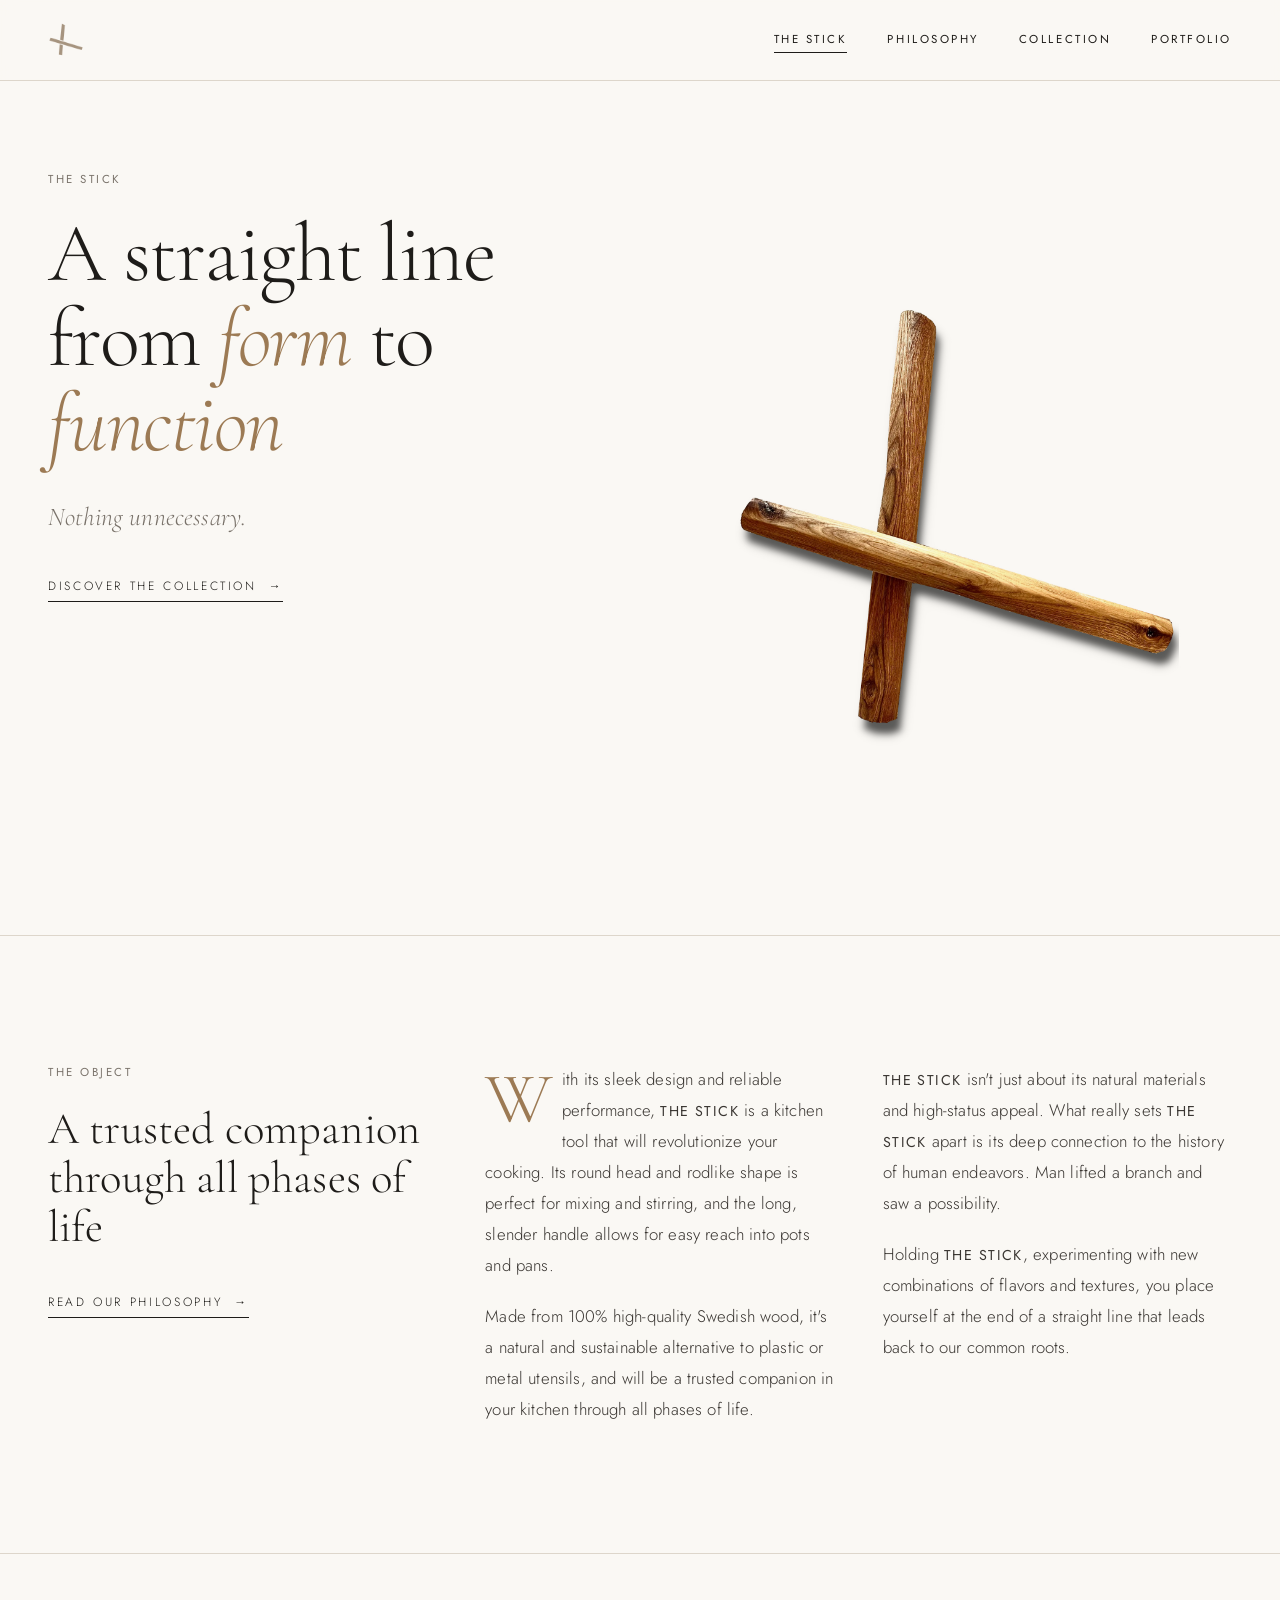
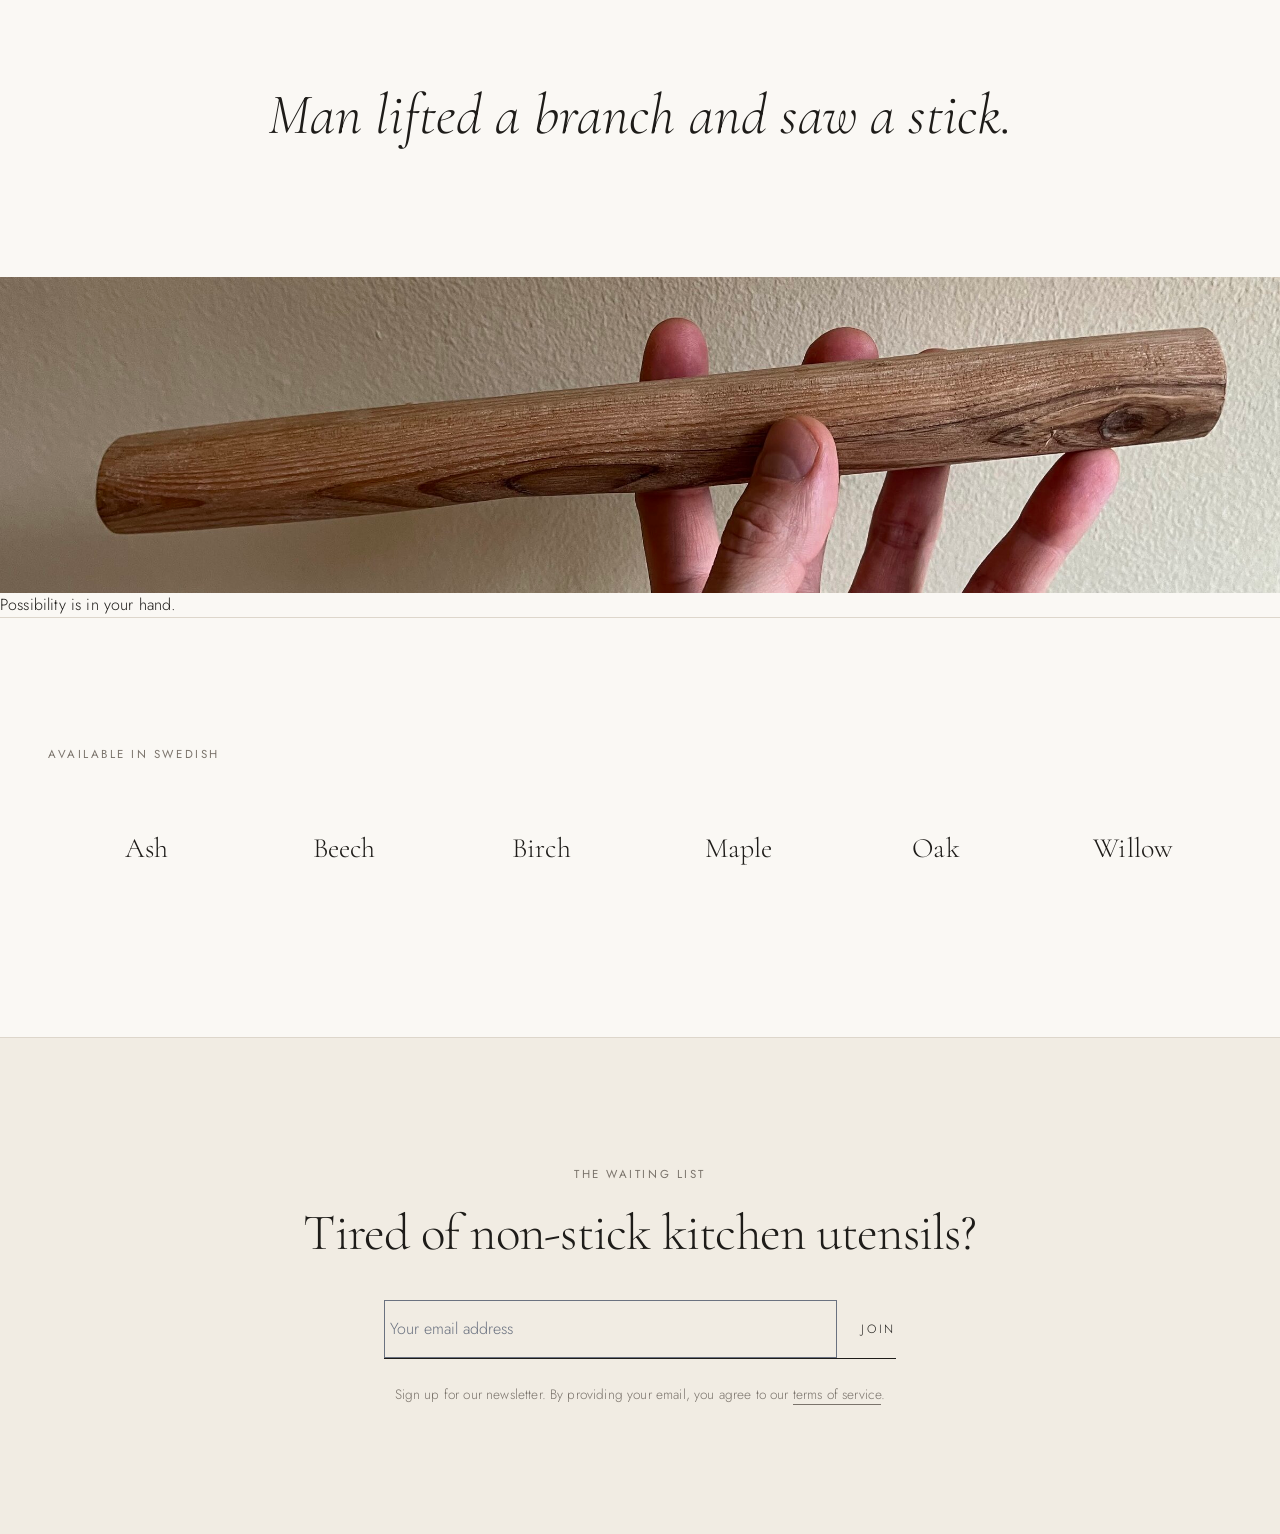
==== commit 0adb8041: "Update index.html" ====
--- a/index.html
+++ b/index.html
@@ -75,7 +75,7 @@
       <blockquote class="wrap quote">Man lifted a branch and saw a stick.</blockquote>
     </section>
 
-    <figure class="feature">
+    <figure class="article-image">
       <img src="img/IMG_1950-crop.jpg" alt="A hand holding The Stick against a warm plaster wall" loading="lazy">
       <figcaption>Possibility is in your hand.</figcaption>
     </figure>
--- a/style.css
+++ b/style.css
@@ -2105,10 +2105,13 @@
     position: relative;
     height: 85vh;
     min-height: 30rem;
+    margin: 0;
+    width: 100vw;
     overflow: hidden;
 }
 
 .feature img {
+    display: block;
     width: 100%;
     height: 100%;
     object-fit: cover;
@@ -2126,9 +2129,6 @@
 .woods {
     display: grid;
     grid-template-columns: repeat(6, 1fr);
-    gap: 1px;
-    background: var(--line);
-    border: 1px solid var(--line);
 }
 
 .woods li {
@@ -2535,4 +2535,4 @@
         padding-top: 1rem;
         font-size: .8rem;
     }
-}+}
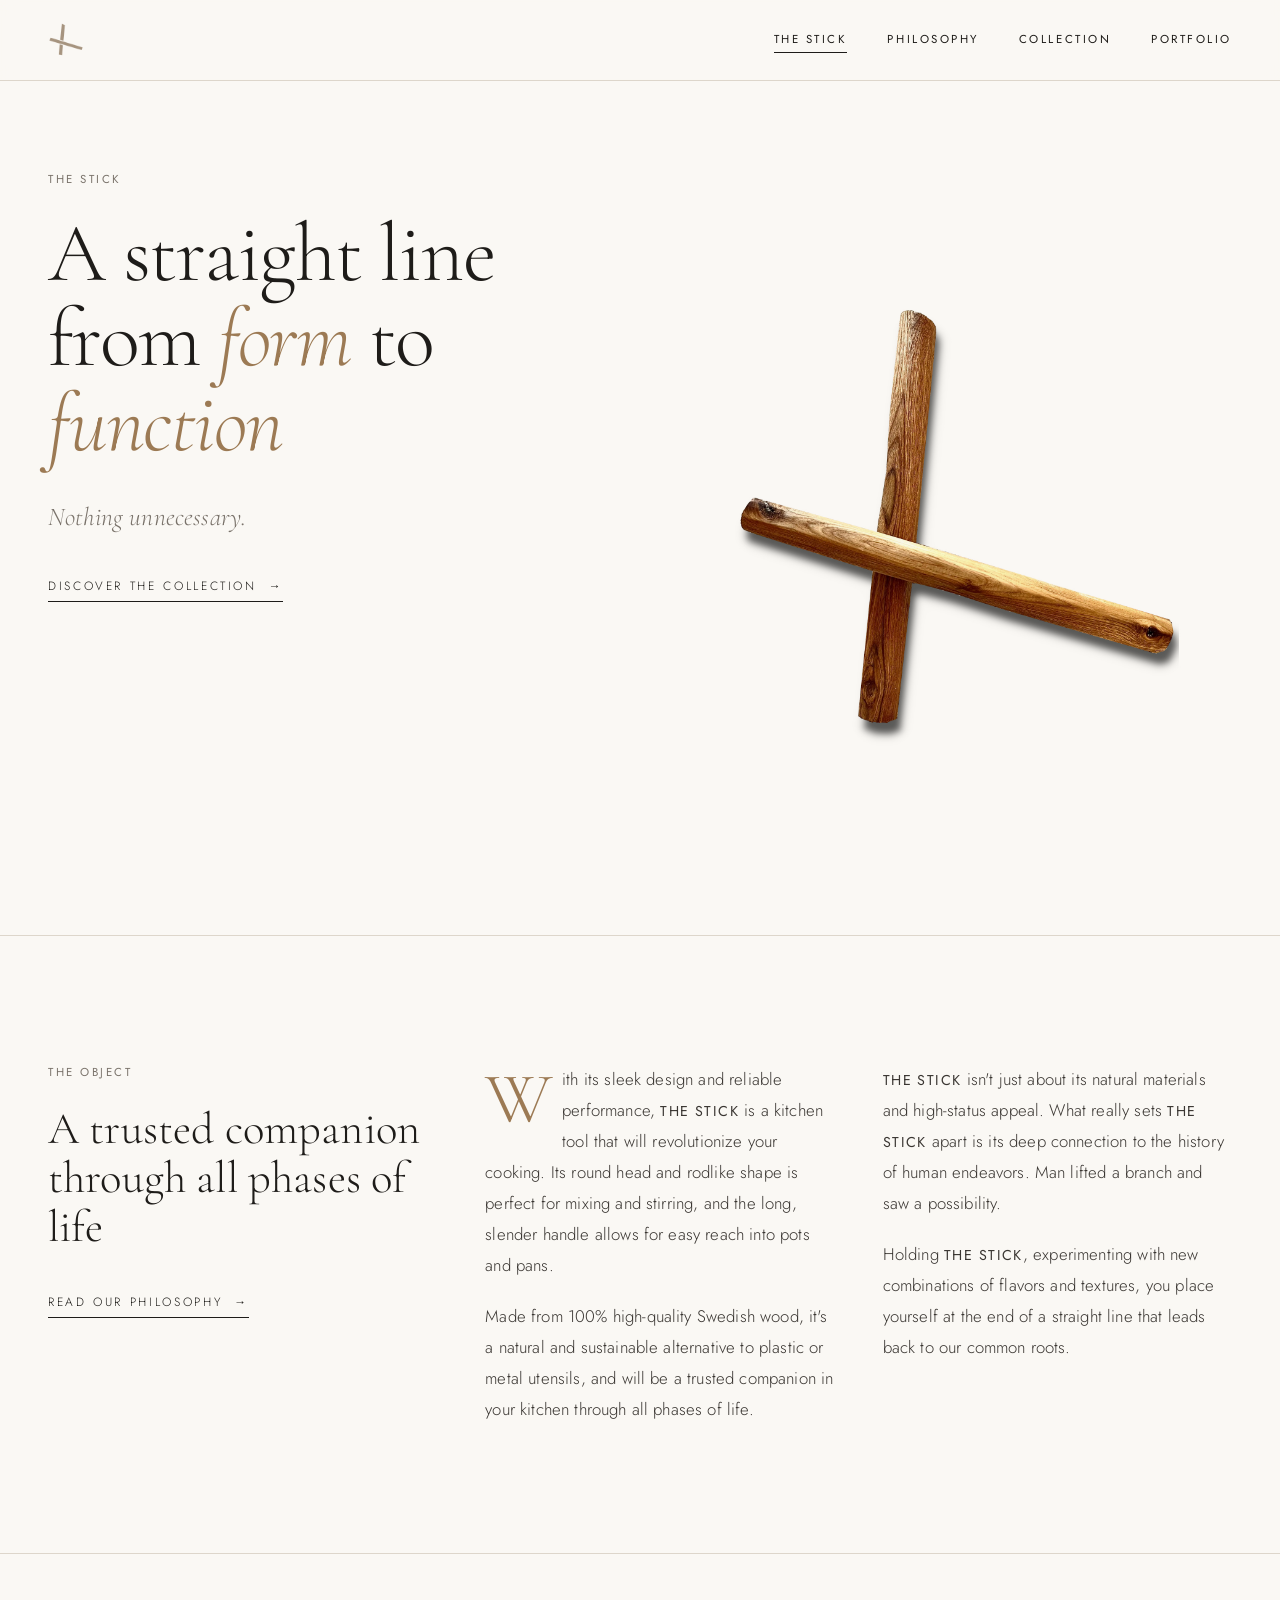
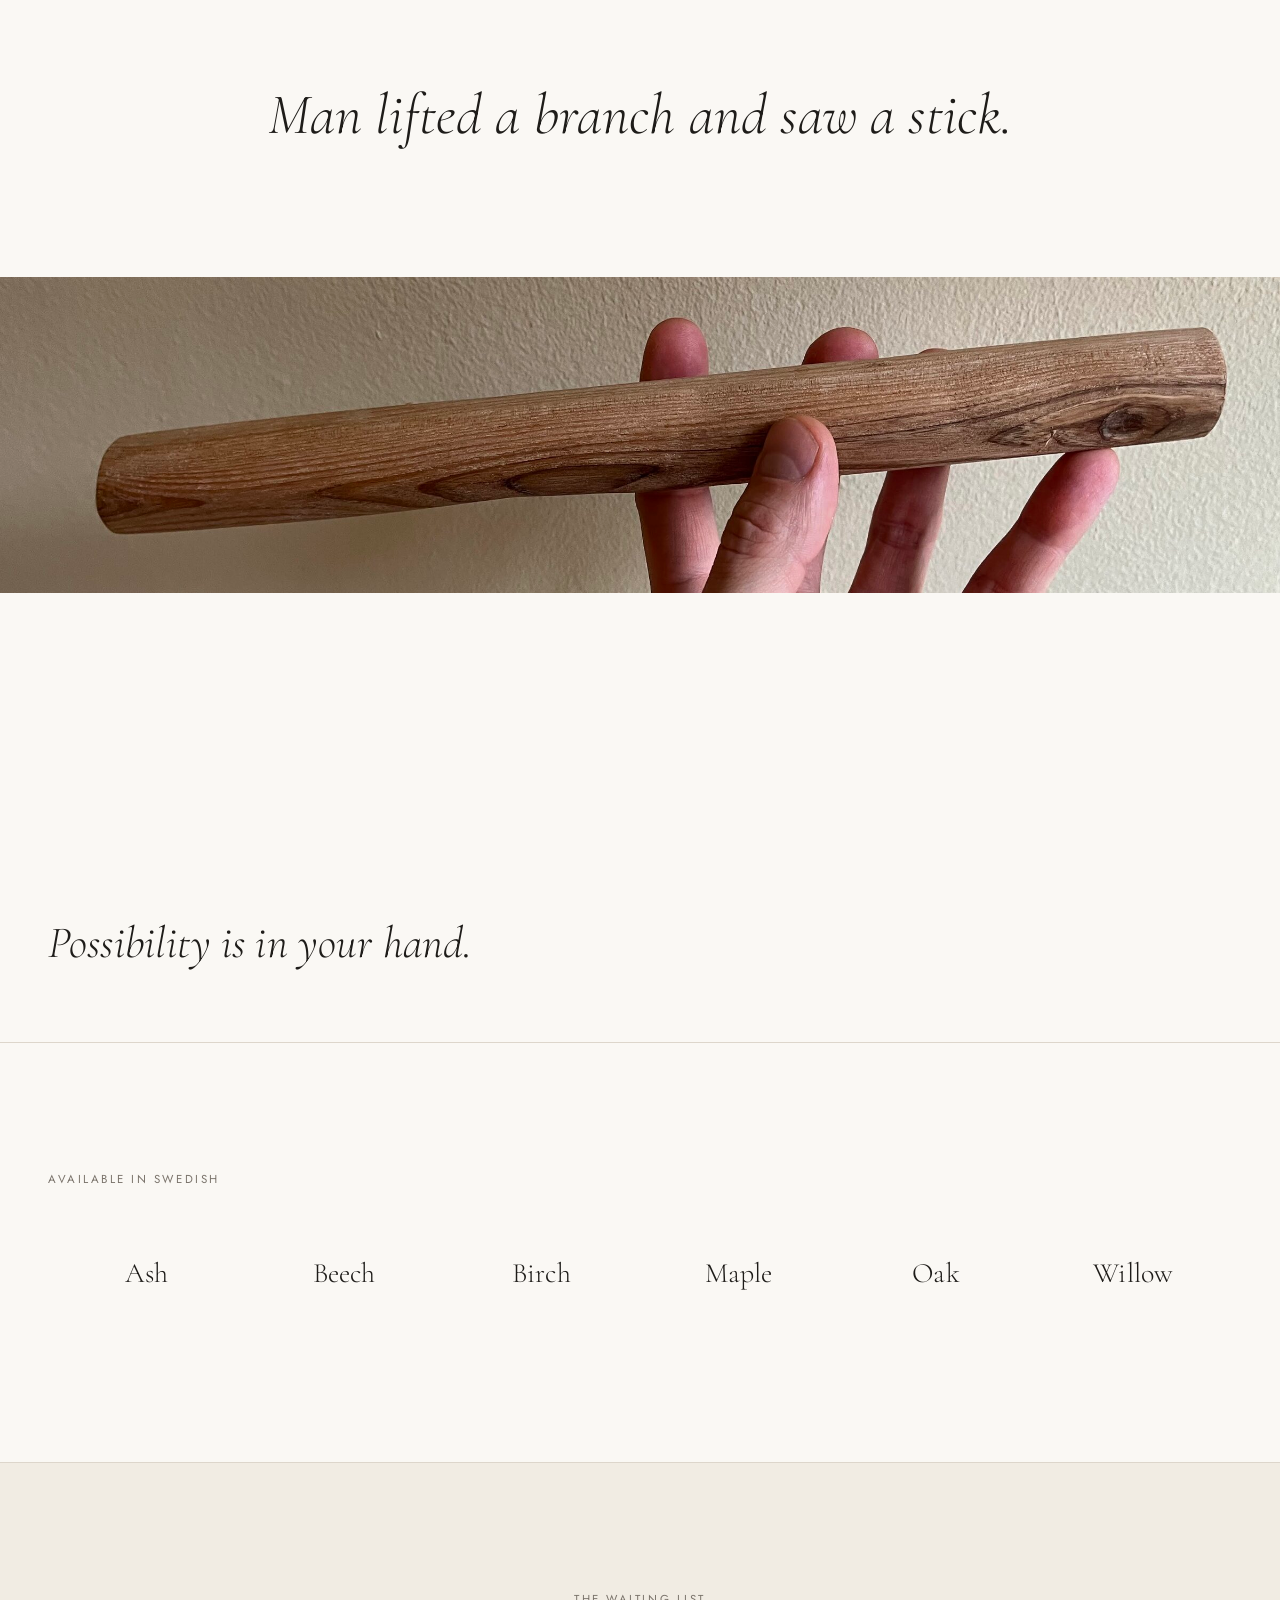
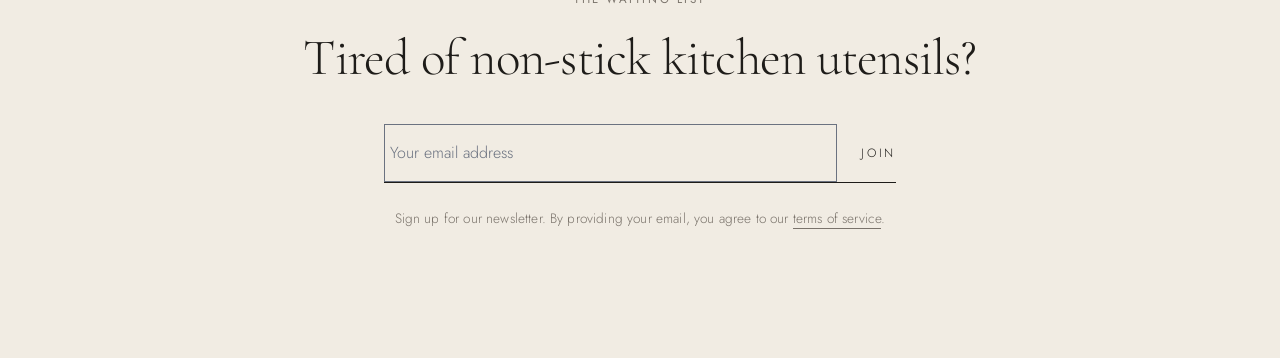
==== commit d7146bda: "Update index.html" ====
--- a/index.html
+++ b/index.html
@@ -75,7 +75,7 @@
       <blockquote class="wrap quote">Man lifted a branch and saw a stick.</blockquote>
     </section>
 
-    <figure class="article-image">
+    <figure class="feature">
       <img src="img/IMG_1950-crop.jpg" alt="A hand holding The Stick against a warm plaster wall" loading="lazy">
       <figcaption>Possibility is in your hand.</figcaption>
     </figure>
--- a/style.css
+++ b/style.css
@@ -2113,7 +2113,6 @@
 .feature img {
     display: block;
     width: 100%;
-    height: 100%;
     object-fit: cover;
 }
 
@@ -2276,7 +2275,7 @@
     display: grid;
     grid-template-columns: repeat(3, 1fr);
     gap: 4rem 2.5rem;
-    padding-bottom: 8rem;
+    padding-bottom: 6rem;
 }
 
 .work-media {
@@ -2301,9 +2300,9 @@
     justify-content: space-between;
     align-items: baseline;
     gap: 1rem;
-    margin-top: 1.25rem;
+    margin-top: 1rem;
     padding-top: 1rem;
-    border-top: 1px solid var(--line);
+    border-top: 1px;
 }
 
 .work h2 {
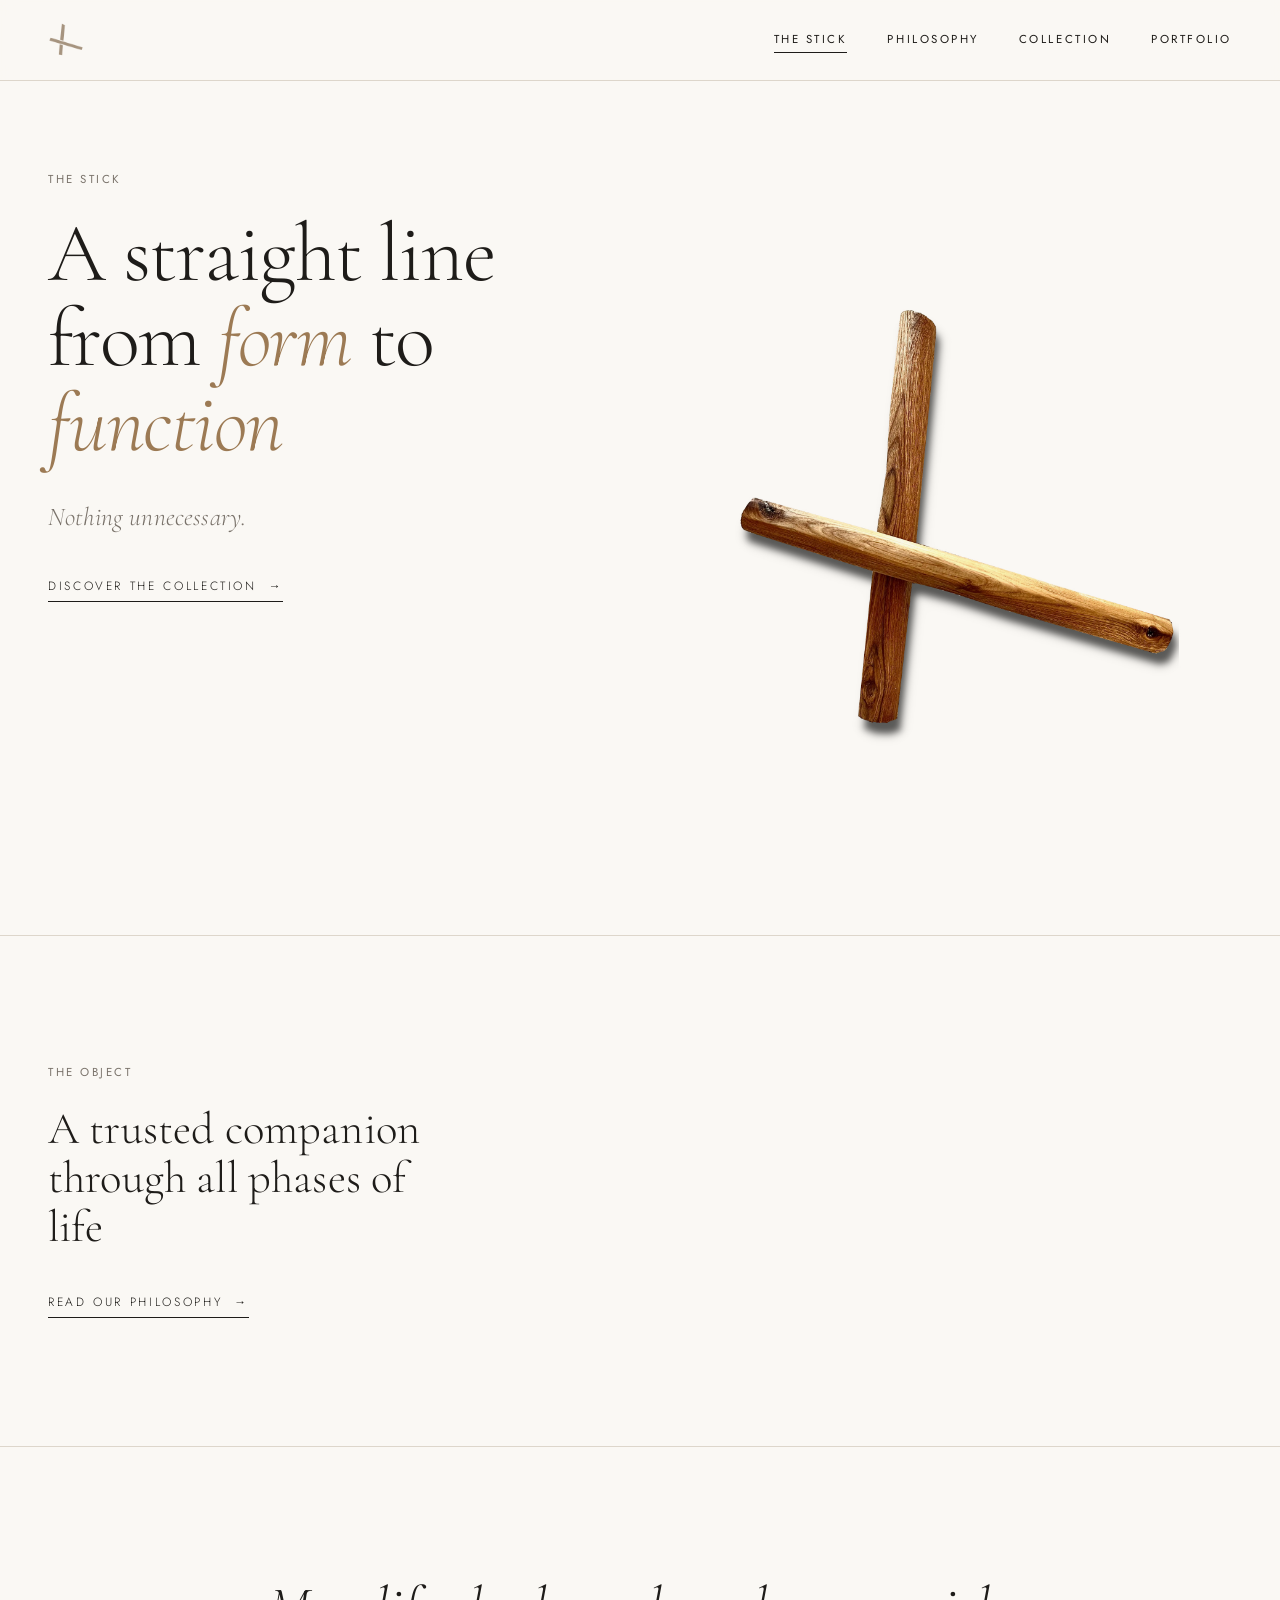
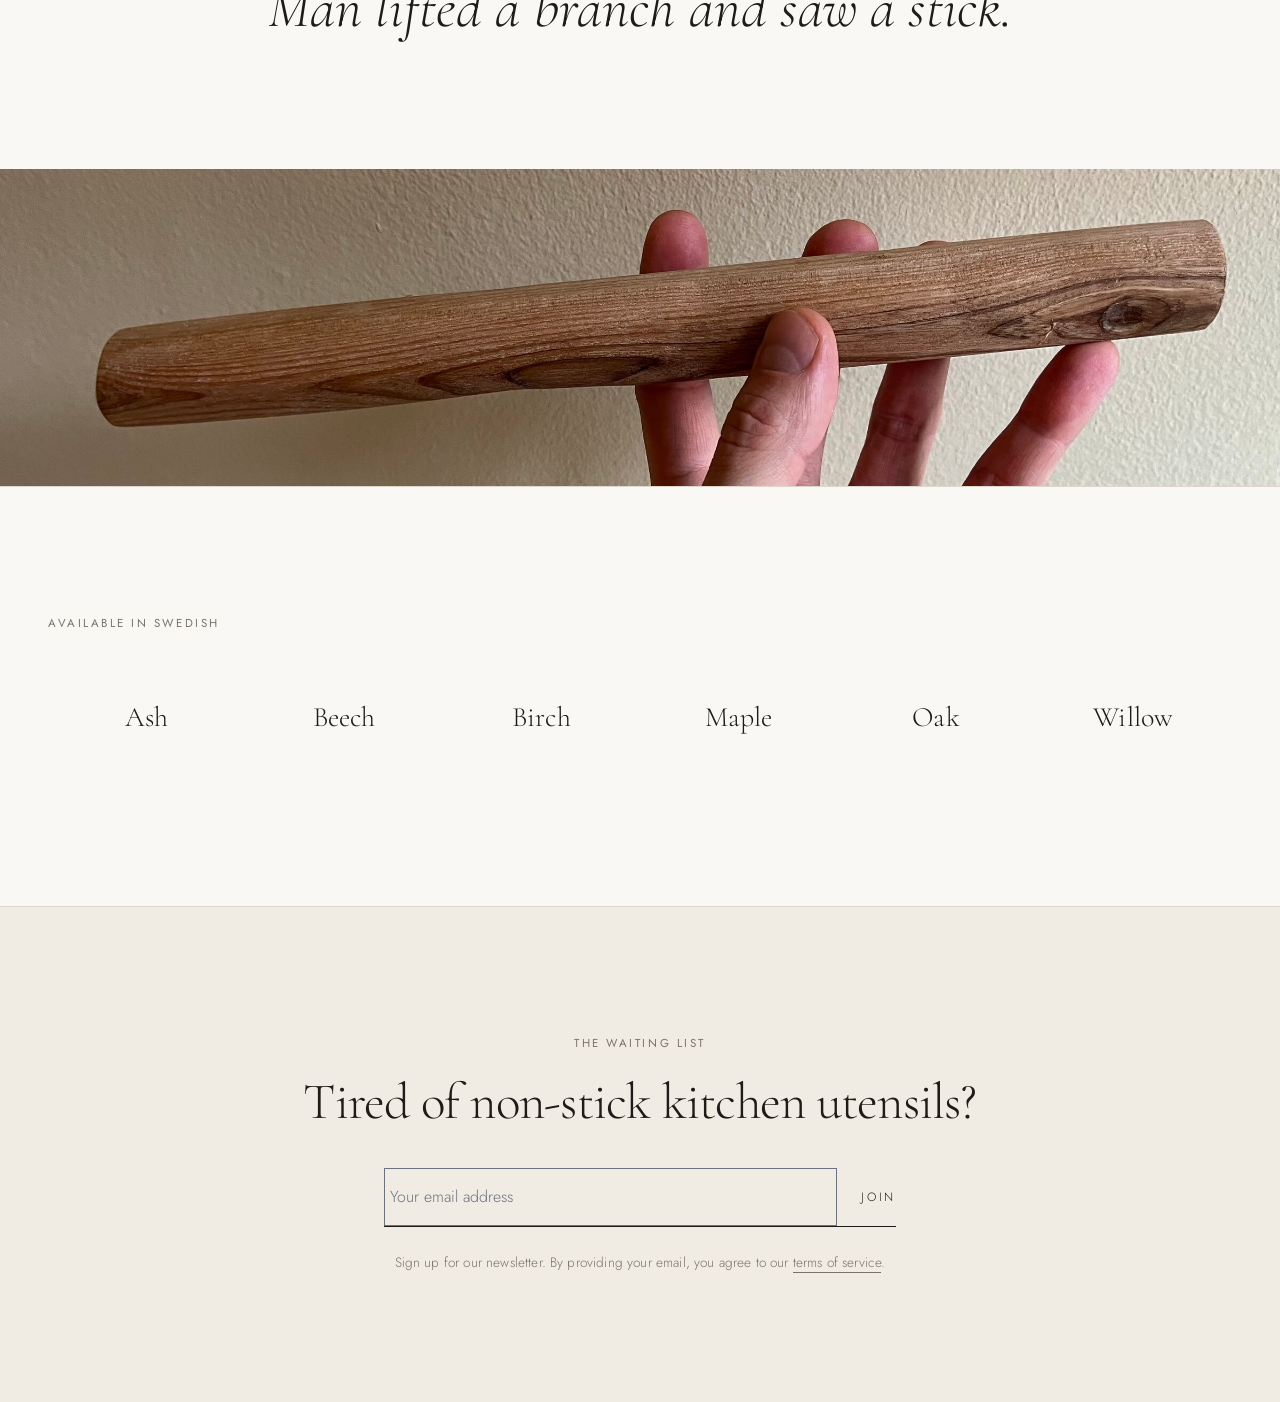
==== commit 7d209bb9: "Update index.html" ====
--- a/index.html
+++ b/index.html
@@ -53,21 +53,6 @@
           <h2>A trusted companion through all phases of life</h2>
           <a href="philosophy.html" class="text-link">Read our philosophy <span aria-hidden="true">&rarr;</span></a>
         </div>
-        <div class="columns">
-          <p>With its sleek design and reliable performance, <span class="brand">The Stick</span> is a kitchen tool that
-            will revolutionize your
-            cooking. Its round head and rodlike shape is perfect for mixing and stirring, and the long, slender
-            handle allows for easy reach into pots and pans.</p>
-          <p>Made from 100% high-quality Swedish wood, it's a natural and sustainable alternative to plastic or
-            metal utensils, and will be a trusted companion in your kitchen through all phases of life.</p>
-          <p><span class="brand">The Stick</span> isn't just about its natural materials and high-status appeal. What
-            really sets <span class="brand">The Stick</span>
-            apart is its deep connection to the history of human endeavors. Man lifted a branch and saw a
-            possibility.</p>
-          <p>Holding <span class="brand">The Stick</span>, experimenting with new combinations of flavors and textures,
-            you place yourself at
-            the end of a straight line that leads back to our common roots.</p>
-        </div>
       </div>
     </section>
 
@@ -77,7 +62,6 @@
 
     <figure class="feature">
       <img src="img/IMG_1950-crop.jpg" alt="A hand holding The Stick against a warm plaster wall" loading="lazy">
-      <figcaption>Possibility is in your hand.</figcaption>
     </figure>
 
     <section class="section">
--- a/style.css
+++ b/style.css
@@ -2103,8 +2103,6 @@
 
 .feature {
     position: relative;
-    height: 85vh;
-    min-height: 30rem;
     margin: 0;
     width: 100vw;
     overflow: hidden;
@@ -2113,7 +2111,7 @@
 .feature img {
     display: block;
     width: 100%;
-    object-fit: cover;
+    height: auto;
 }
 
 .feature figcaption {
@@ -2300,8 +2298,7 @@
     justify-content: space-between;
     align-items: baseline;
     gap: 1rem;
-    margin-top: 1rem;
-    padding-top: 1rem;
+    margin-top: .75rem;
     border-top: 1px;
 }
 
@@ -2423,11 +2420,6 @@
         max-width: min(100%, 28rem);
     }
 
-    .feature {
-        height: 60vh;
-        min-height: 22rem;
-    }
-
     .columns {
         columns: 1;
     }
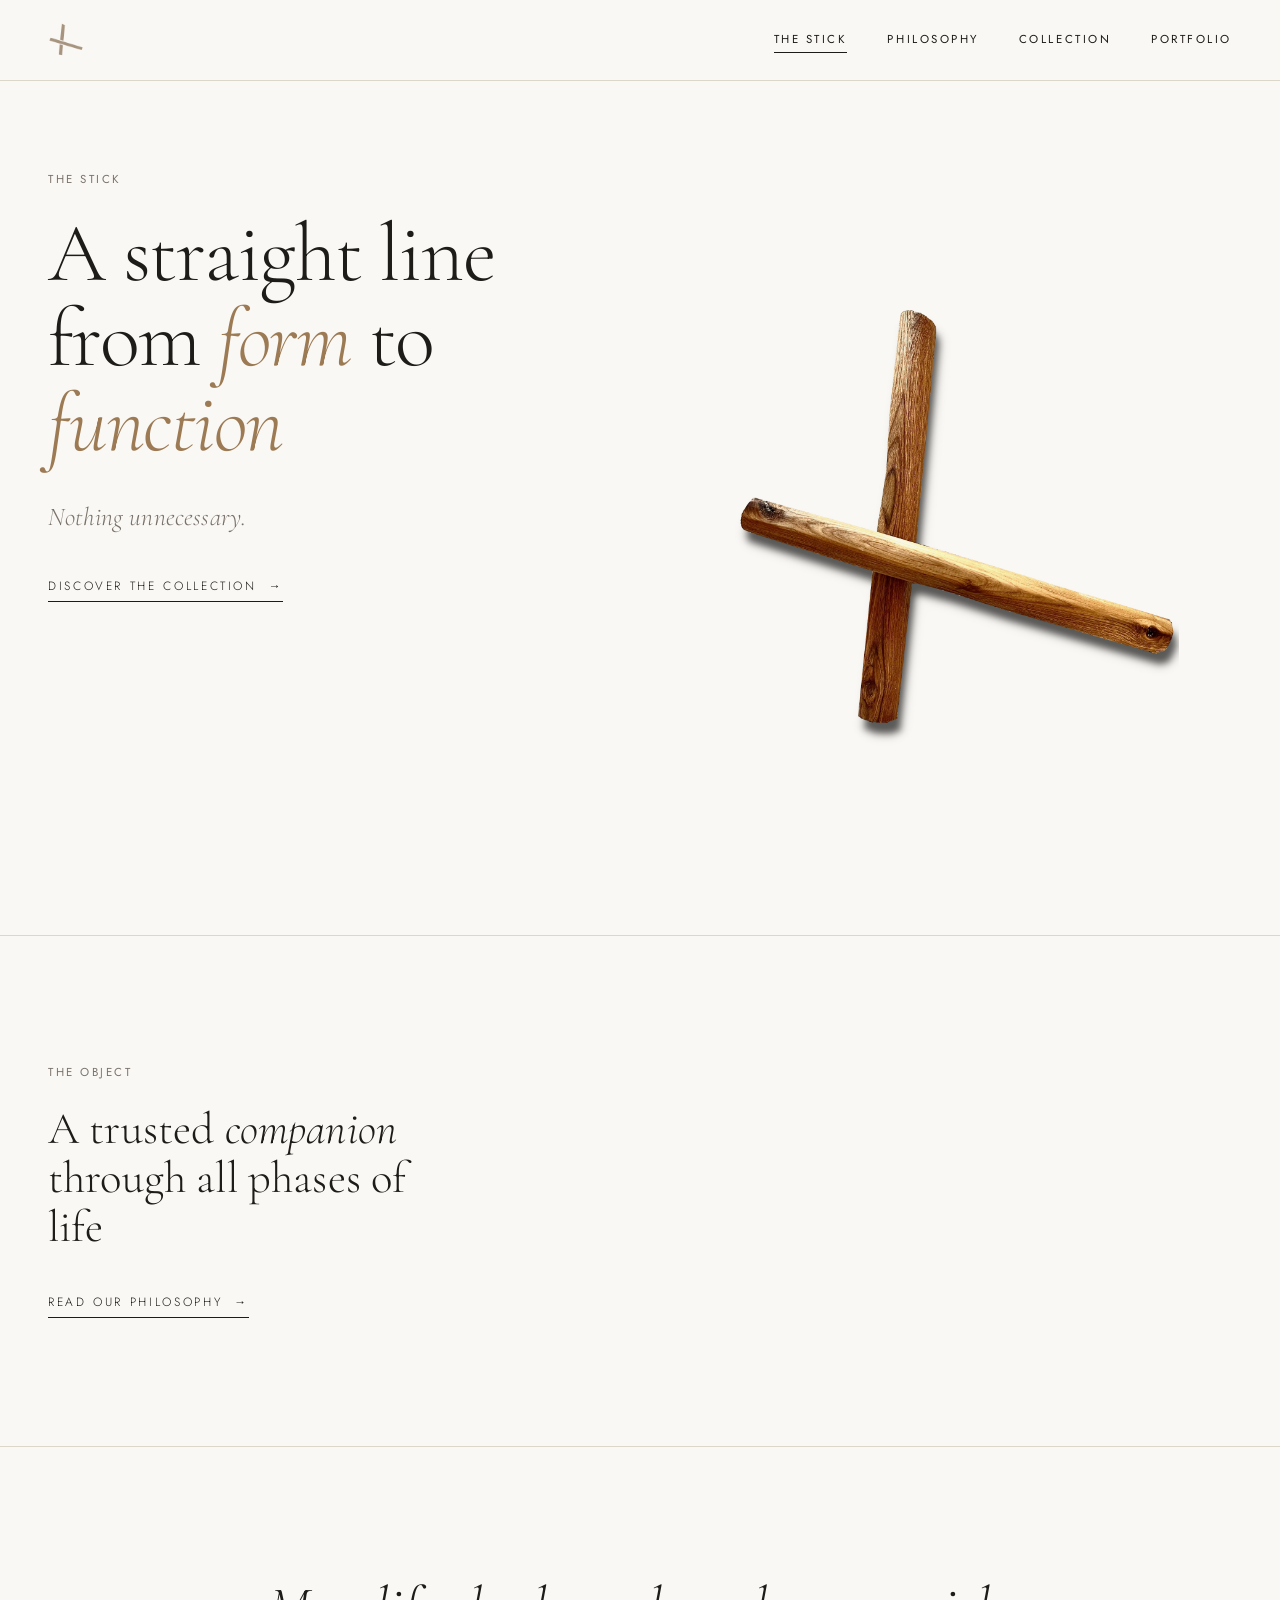
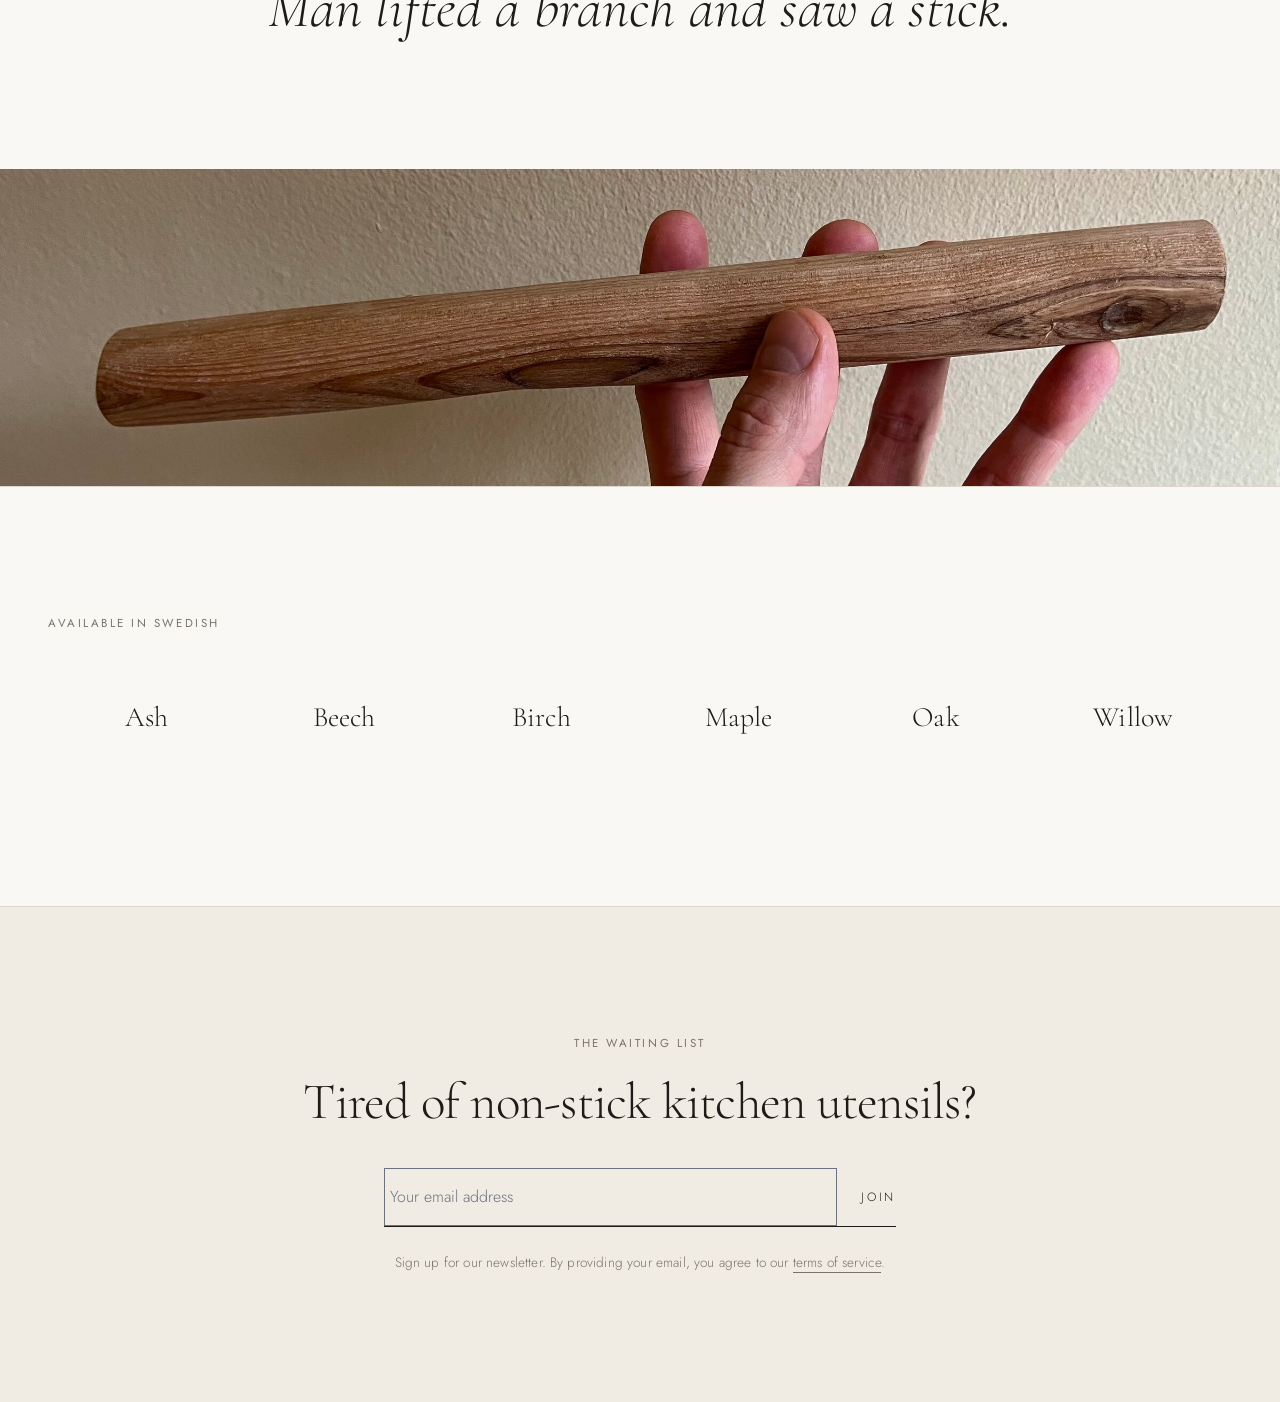
==== commit c537fbde: "Update index.html" ====
--- a/index.html
+++ b/index.html
@@ -50,14 +50,14 @@
       <div class="wrap editorial">
         <div>
           <span class="eyebrow">The object</span>
-          <h2>A trusted companion through all phases of life</h2>
+          <h2>A trusted <em>companion</em> through all phases of life</h2>
           <a href="philosophy.html" class="text-link">Read our philosophy <span aria-hidden="true">&rarr;</span></a>
         </div>
       </div>
     </section>
 
     <section class="section">
-      <blockquote class="wrap quote">Man lifted a branch and saw a stick.</blockquote>
+      <blockquote class="wrap quote">Man lifted a branch and saw a <em>stick</em>.</blockquote>
     </section>
 
     <figure class="feature">
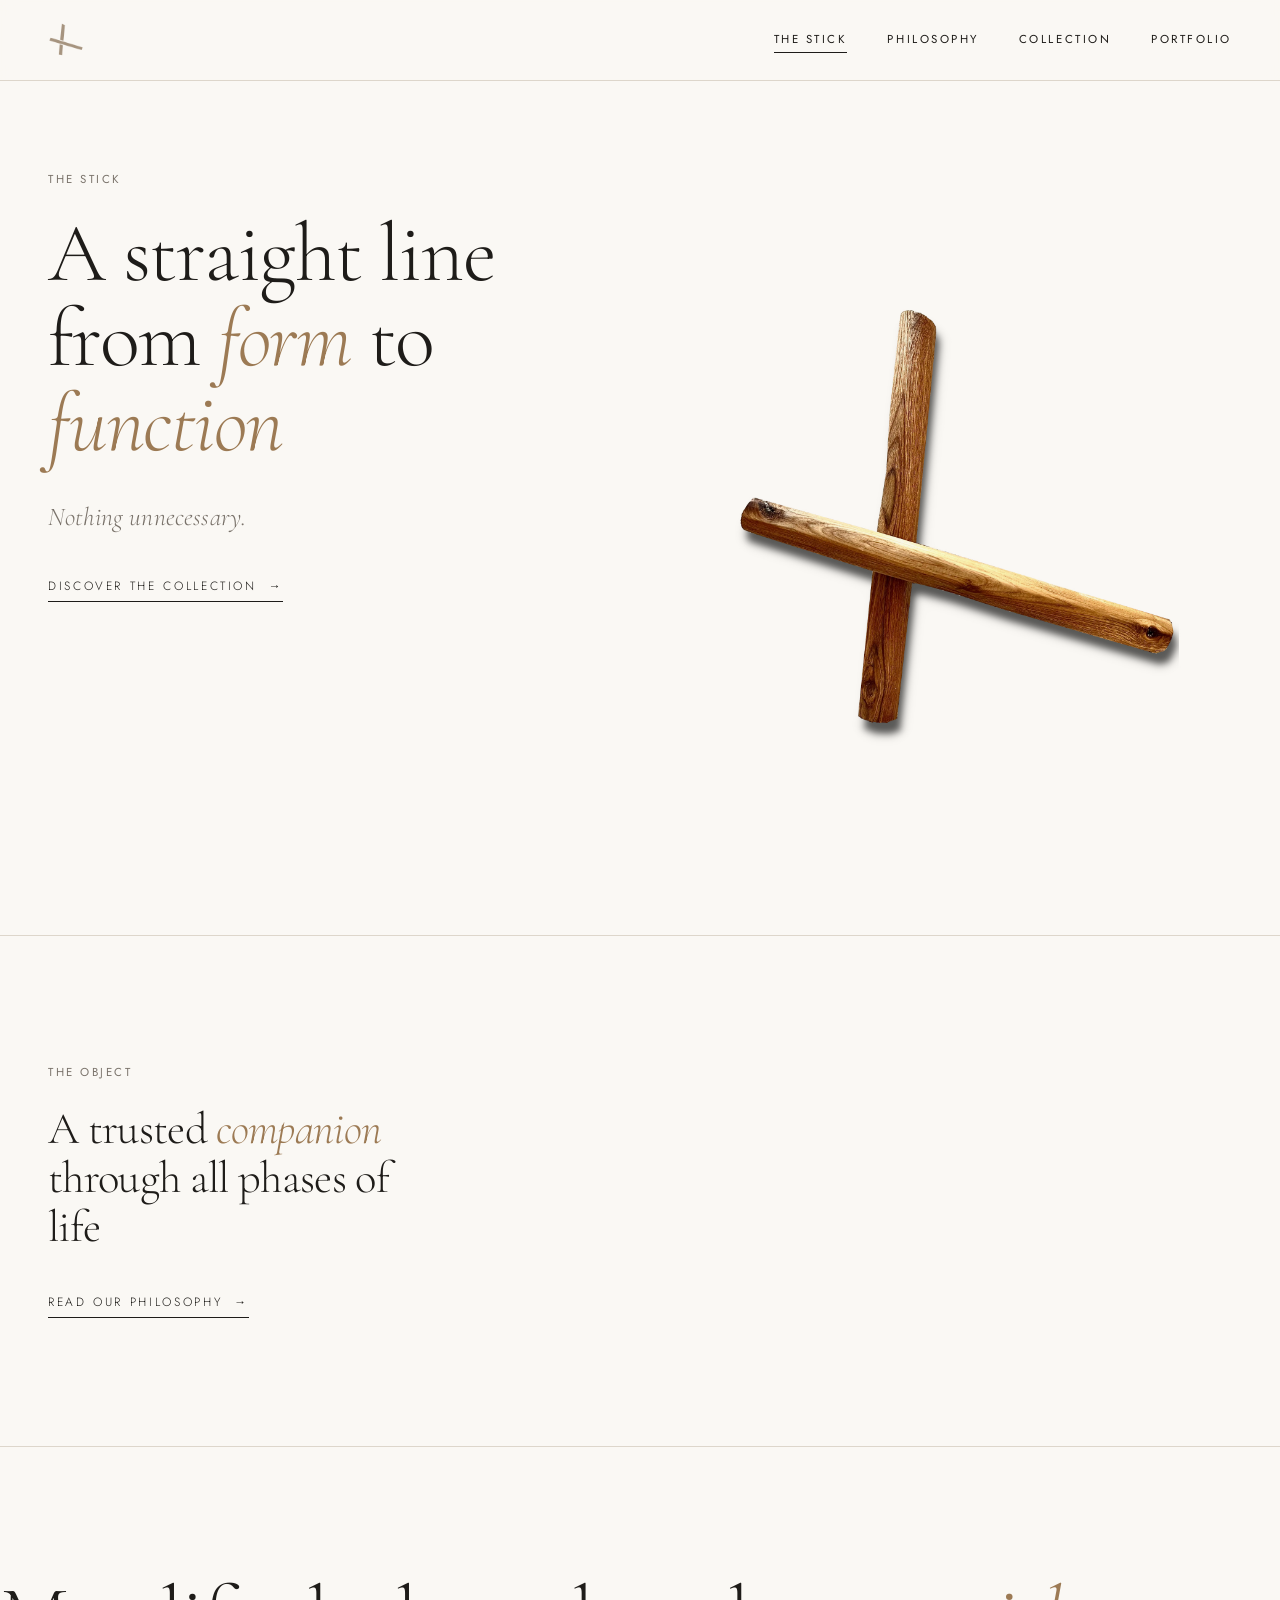
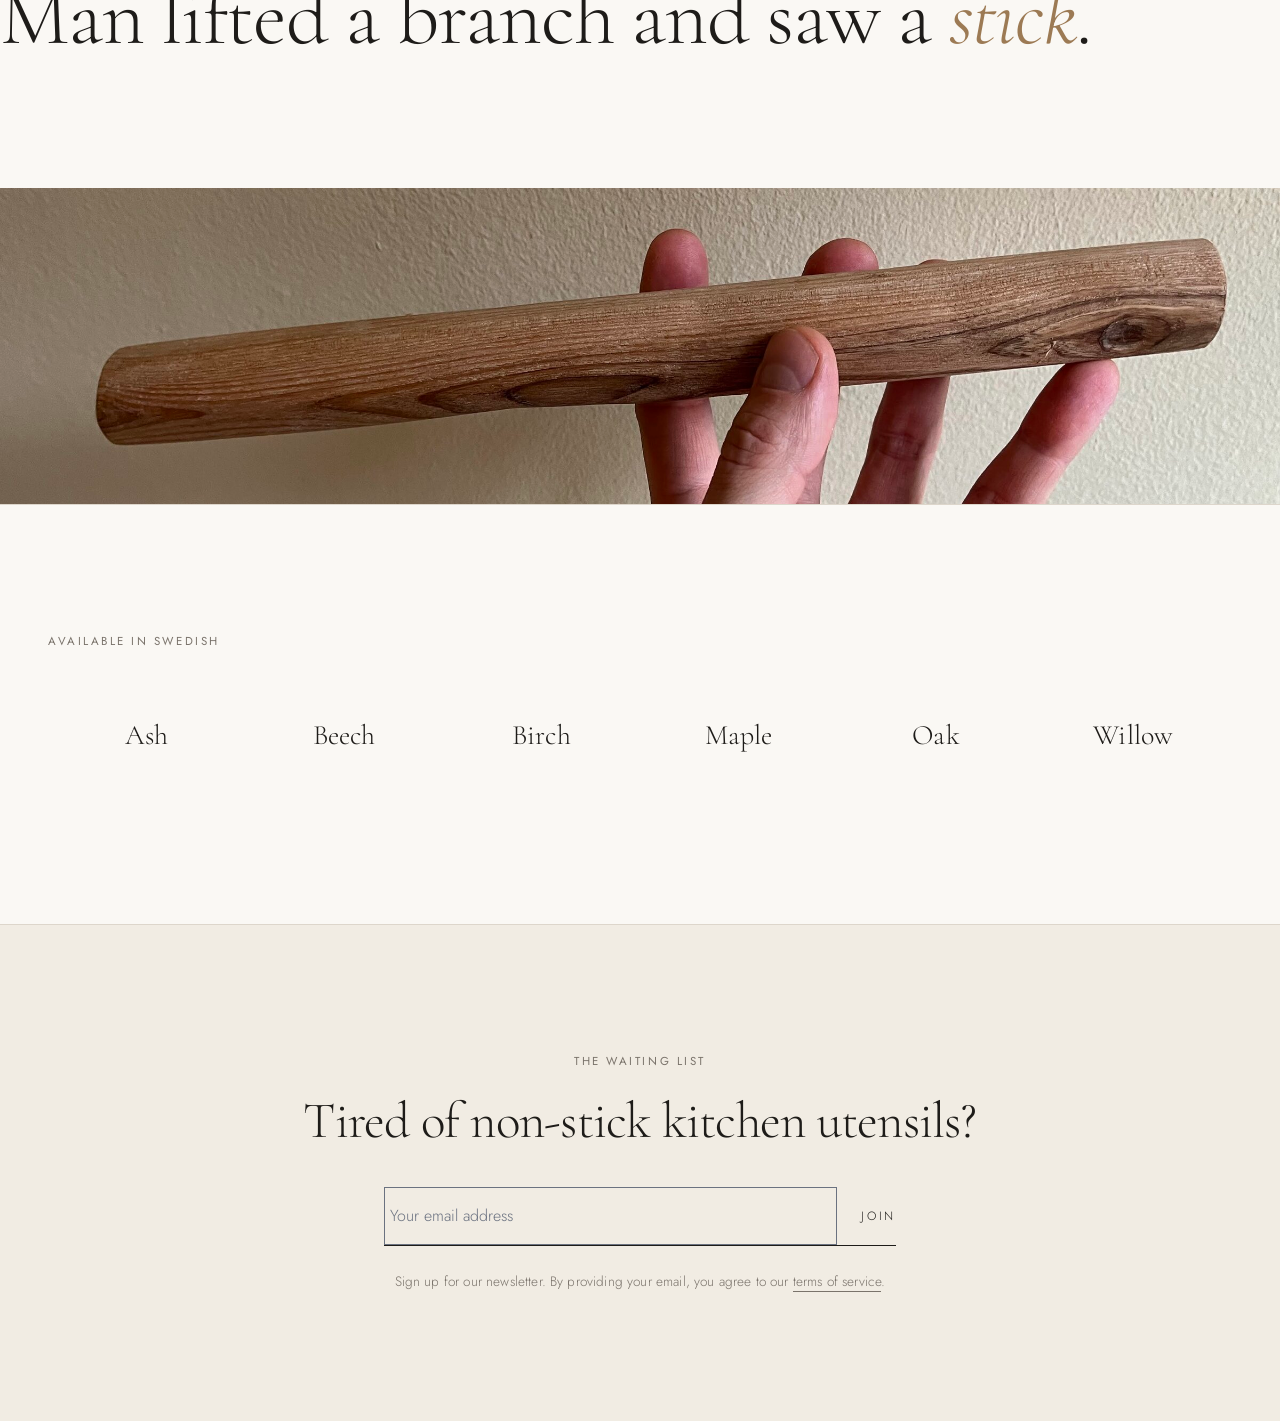
==== commit 13f823b3: "Update index.html" ====
--- a/index.html
+++ b/index.html
@@ -50,14 +50,14 @@
       <div class="wrap editorial">
         <div>
           <span class="eyebrow">The object</span>
-          <h2>A trusted <em>companion</em> through all phases of life</h2>
+          <h2 class="display">A trusted <em>companion</em> through all phases of life</h2>
           <a href="philosophy.html" class="text-link">Read our philosophy <span aria-hidden="true">&rarr;</span></a>
         </div>
       </div>
     </section>
 
     <section class="section">
-      <blockquote class="wrap quote">Man lifted a branch and saw a <em>stick</em>.</blockquote>
+      <h2 class="display">Man lifted a branch and saw a <em>stick</em>.</h2>
     </section>
 
     <figure class="feature">
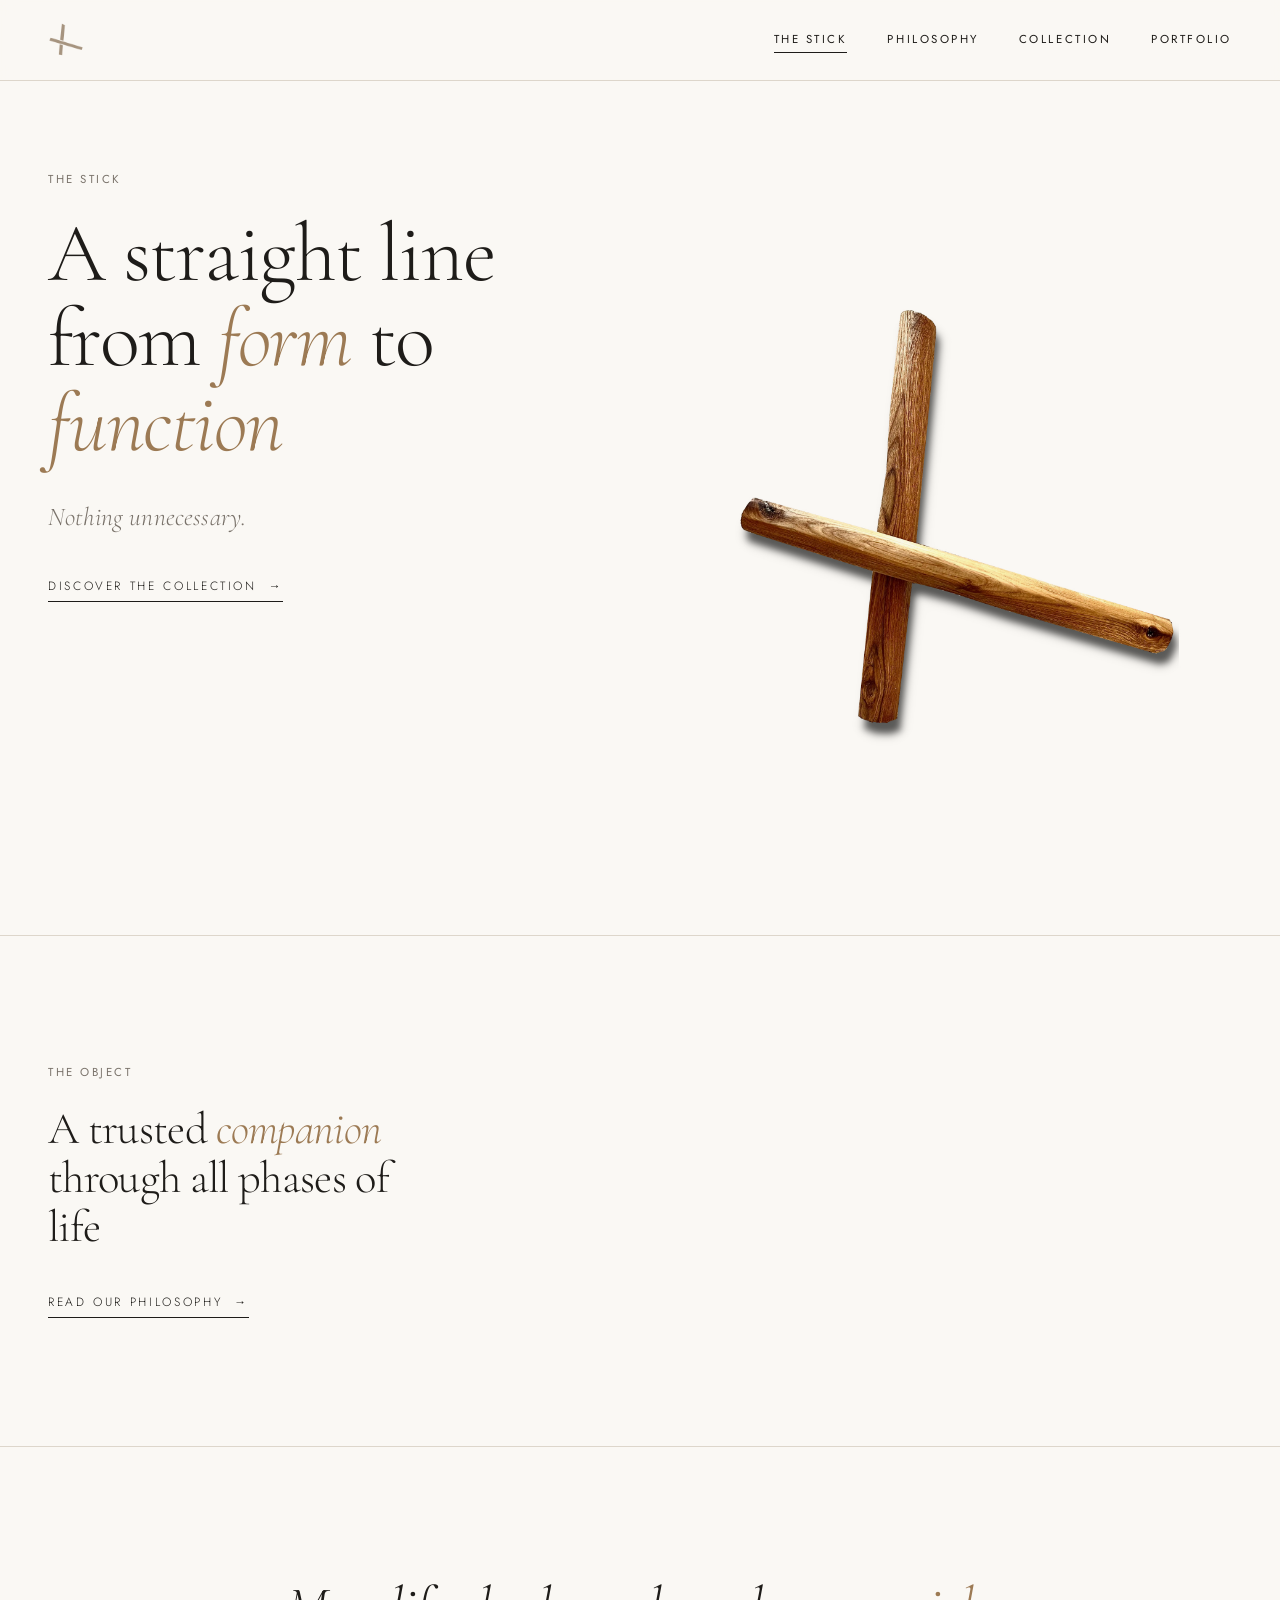
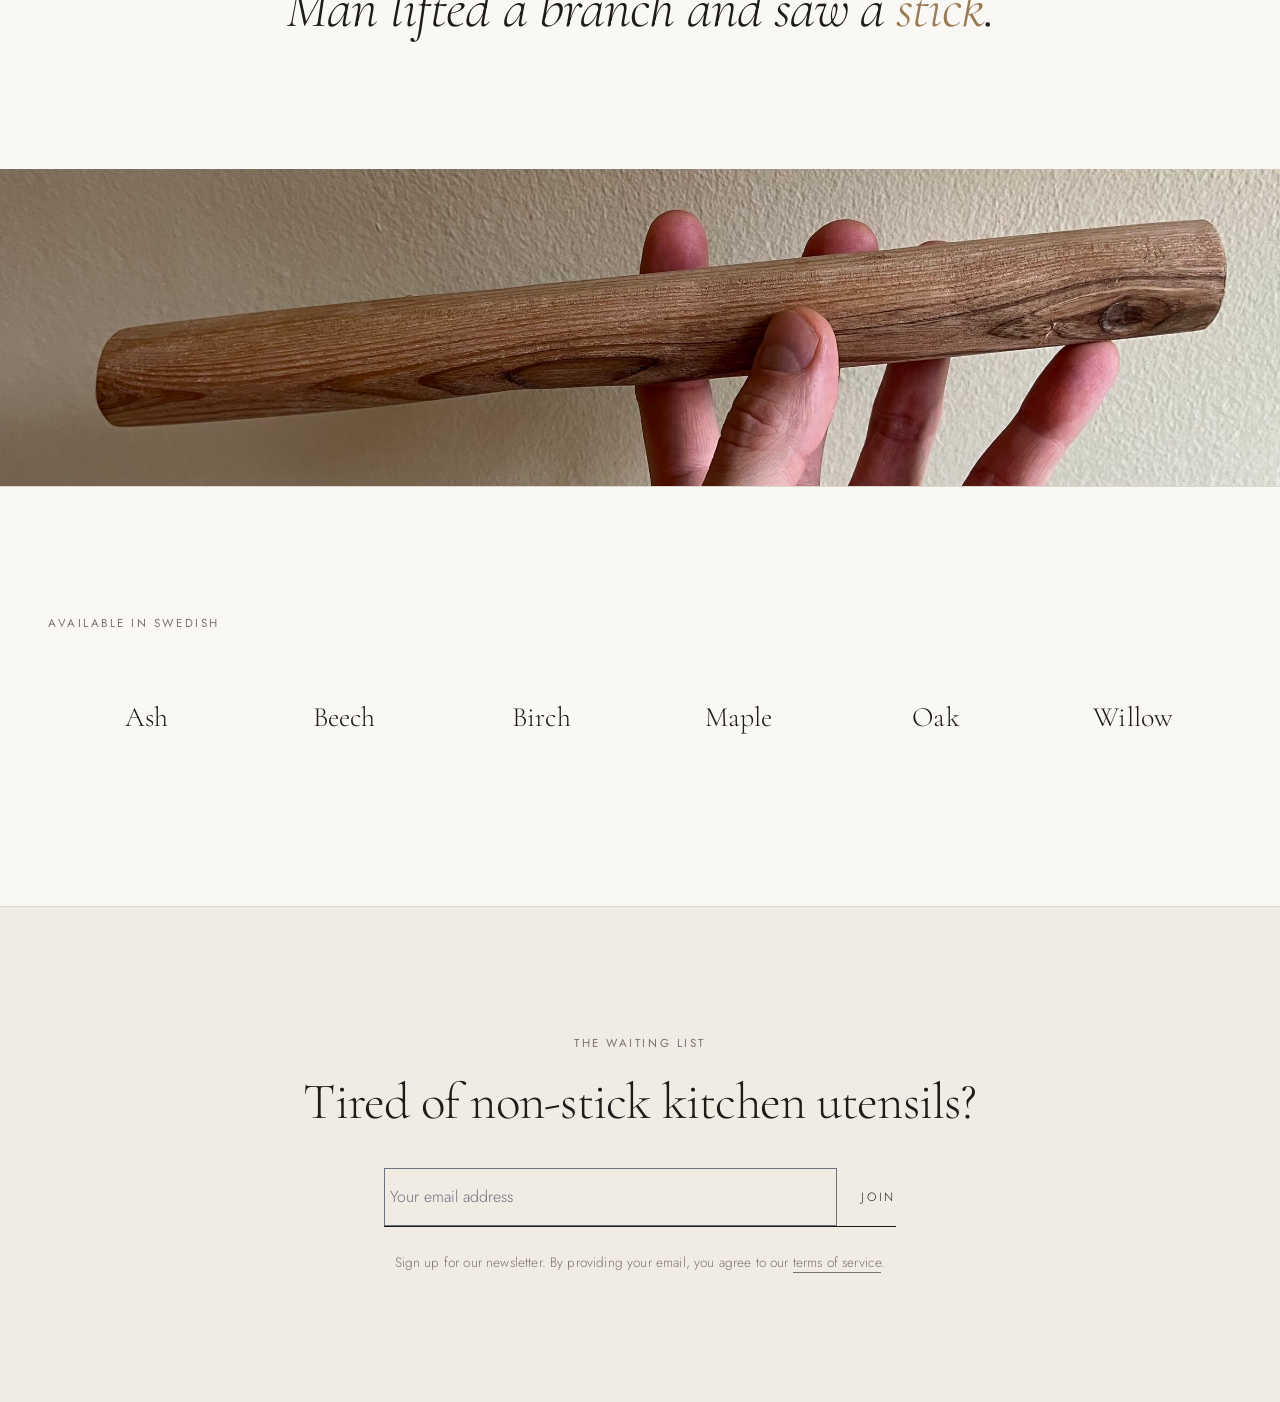
==== commit 7eb5c784: "Update index.html" ====
--- a/index.html
+++ b/index.html
@@ -57,7 +57,7 @@
     </section>
 
     <section class="section">
-      <h2 class="display">Man lifted a branch and saw a <em>stick</em>.</h2>
+      <blockquote class="wrap display quote">Man lifted a branch and saw a <em>stick</em>.</blockquote>
     </section>
 
     <figure class="feature">
